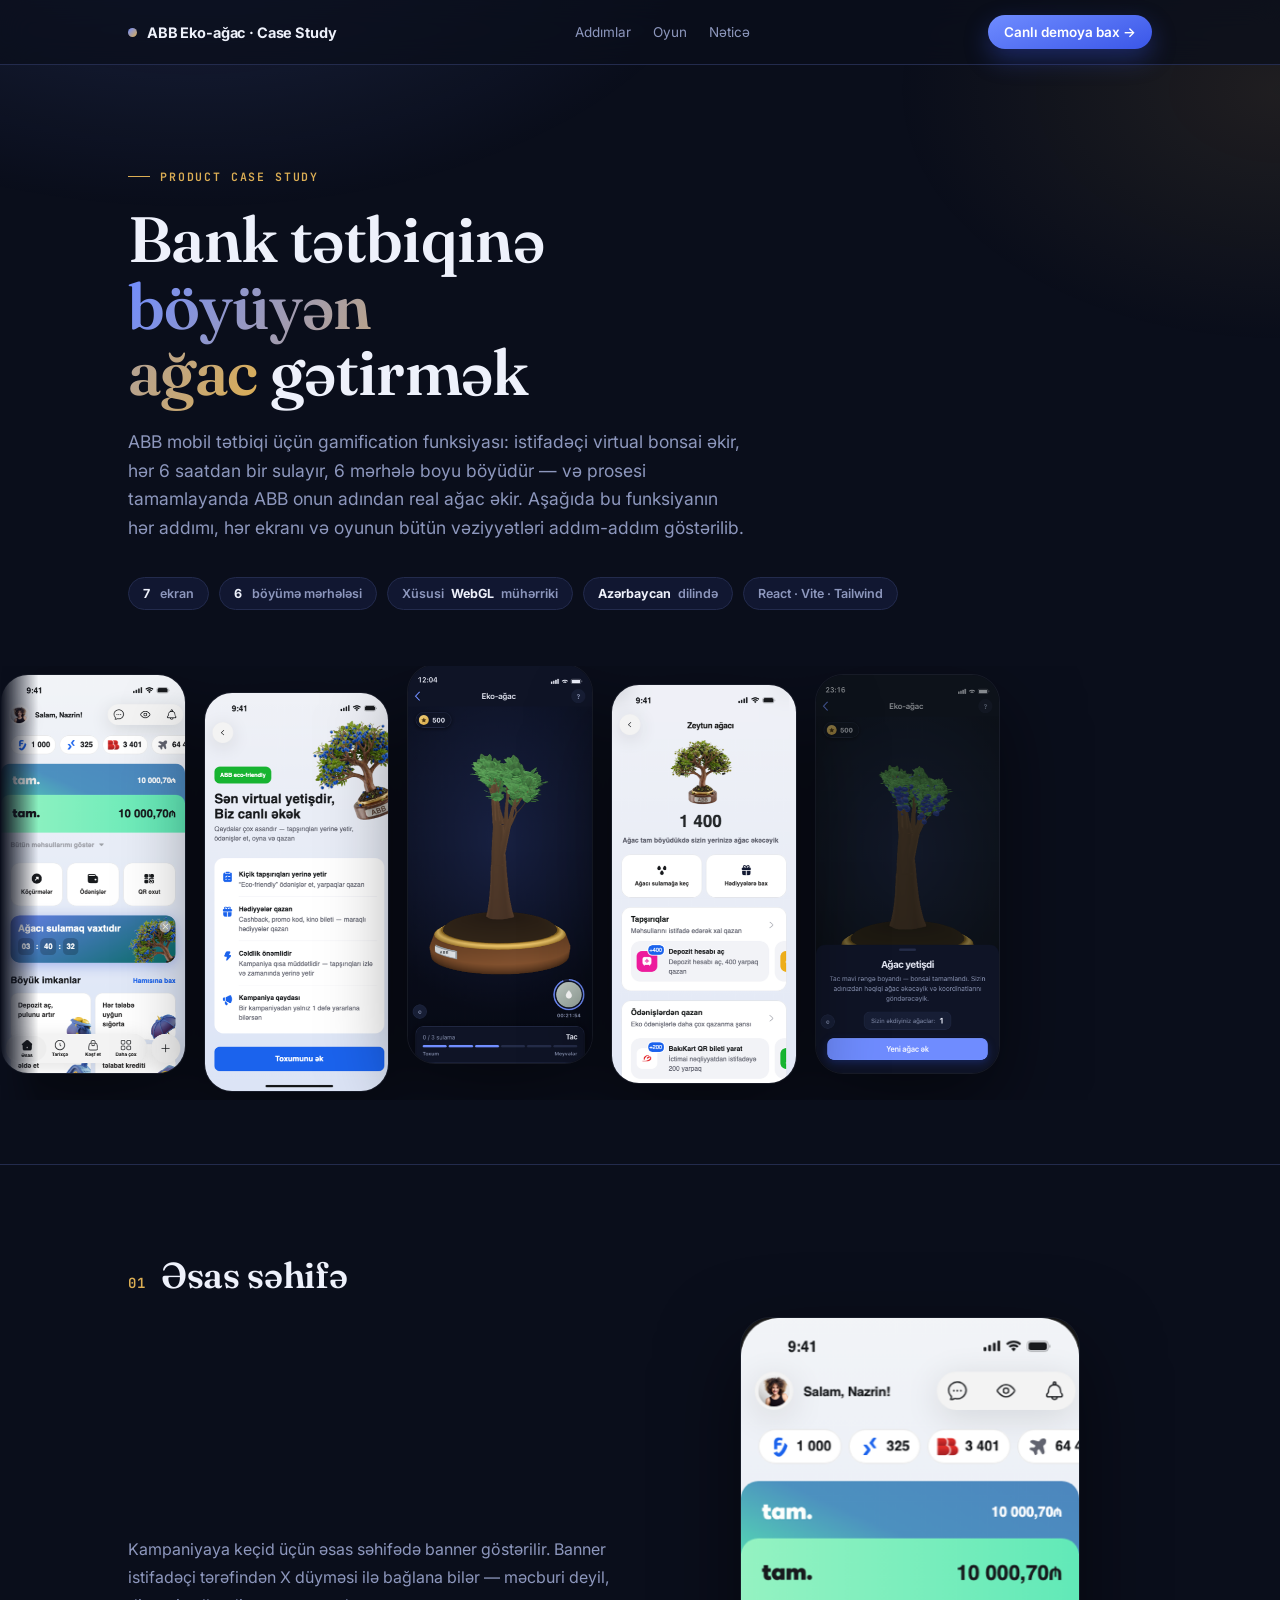
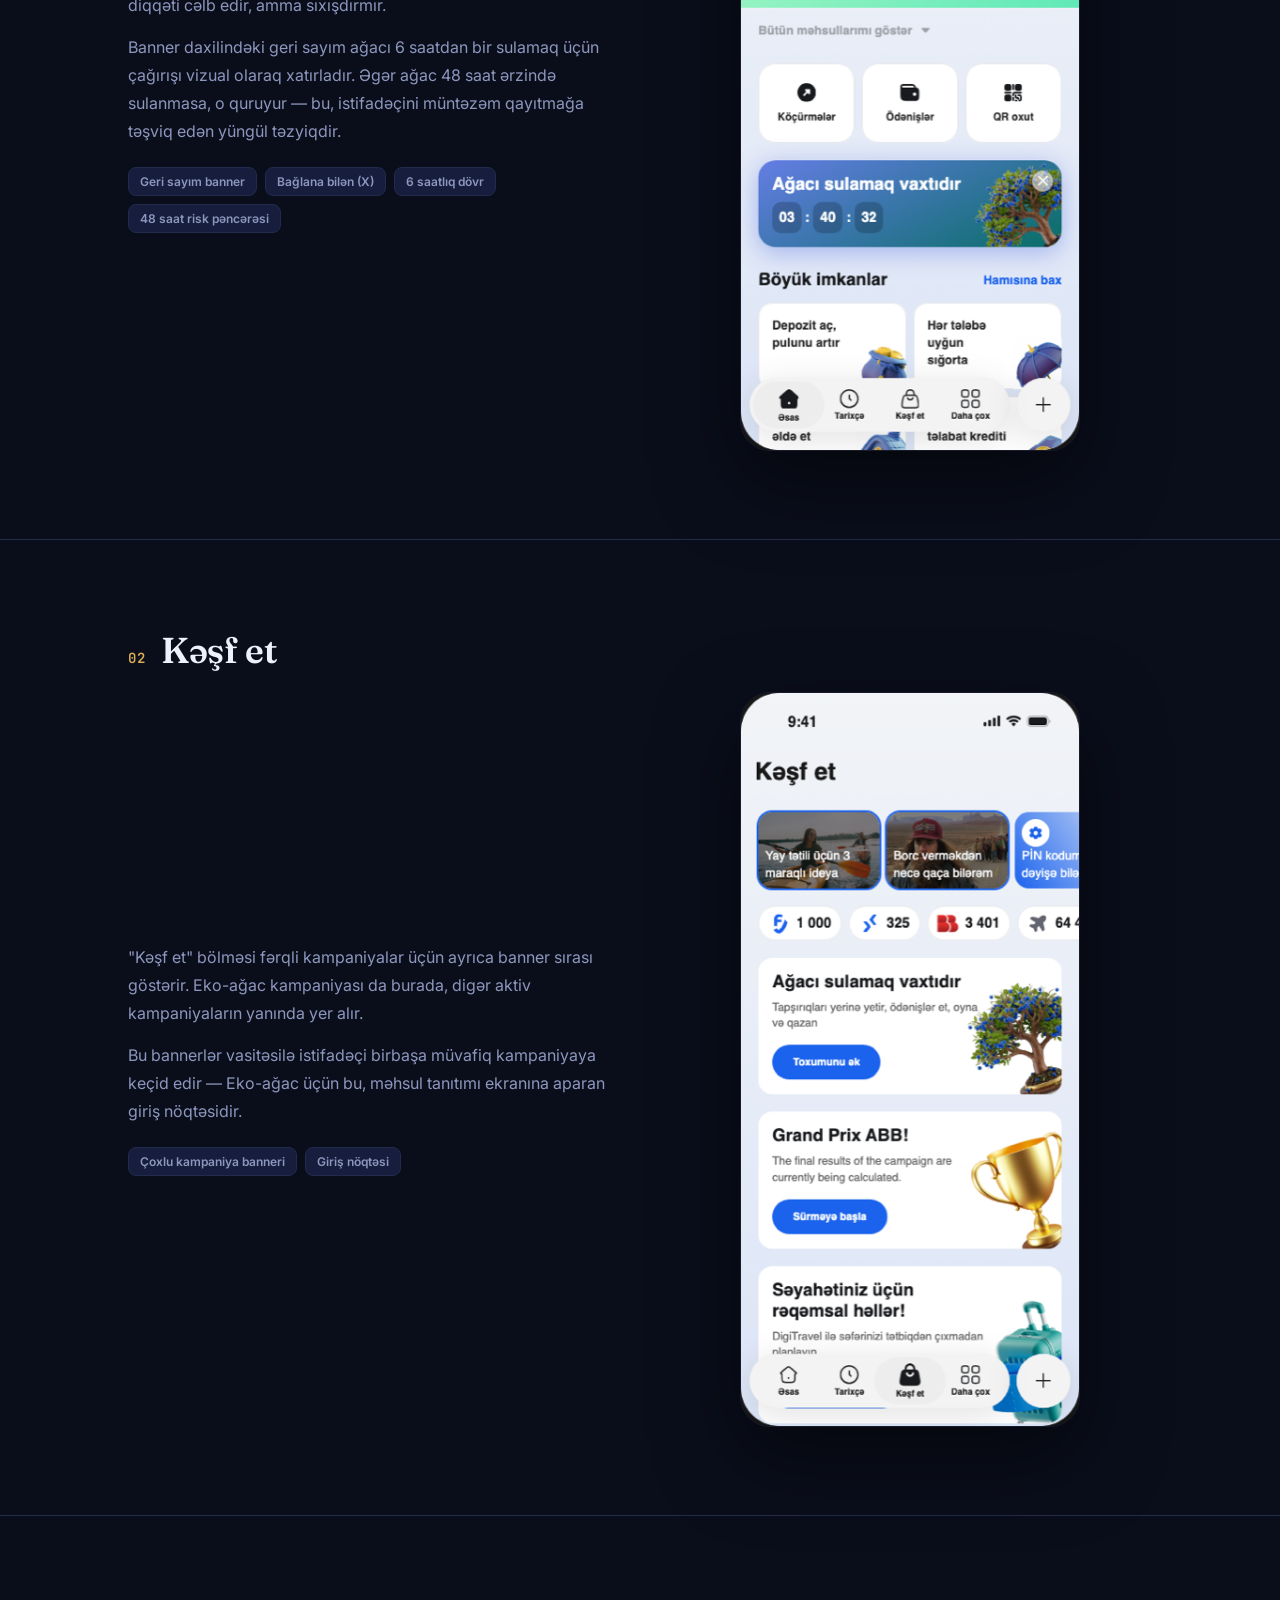
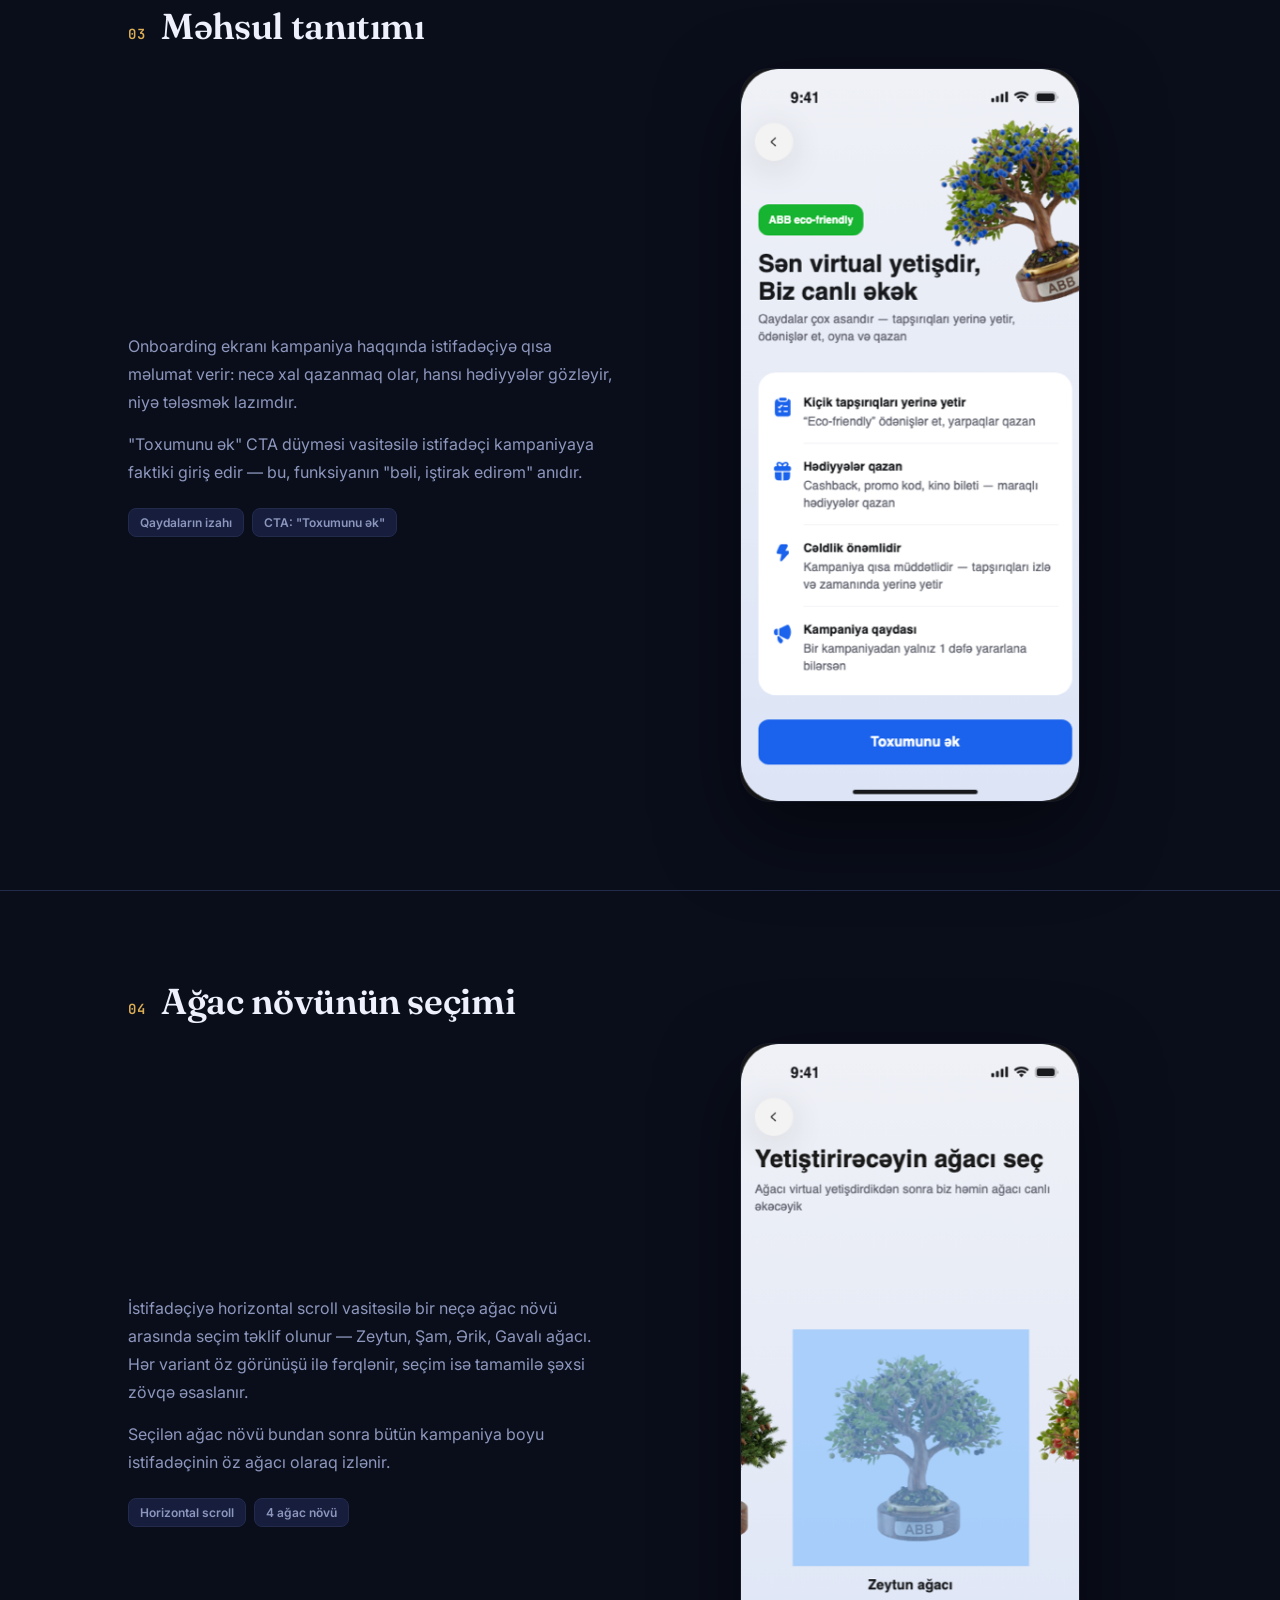
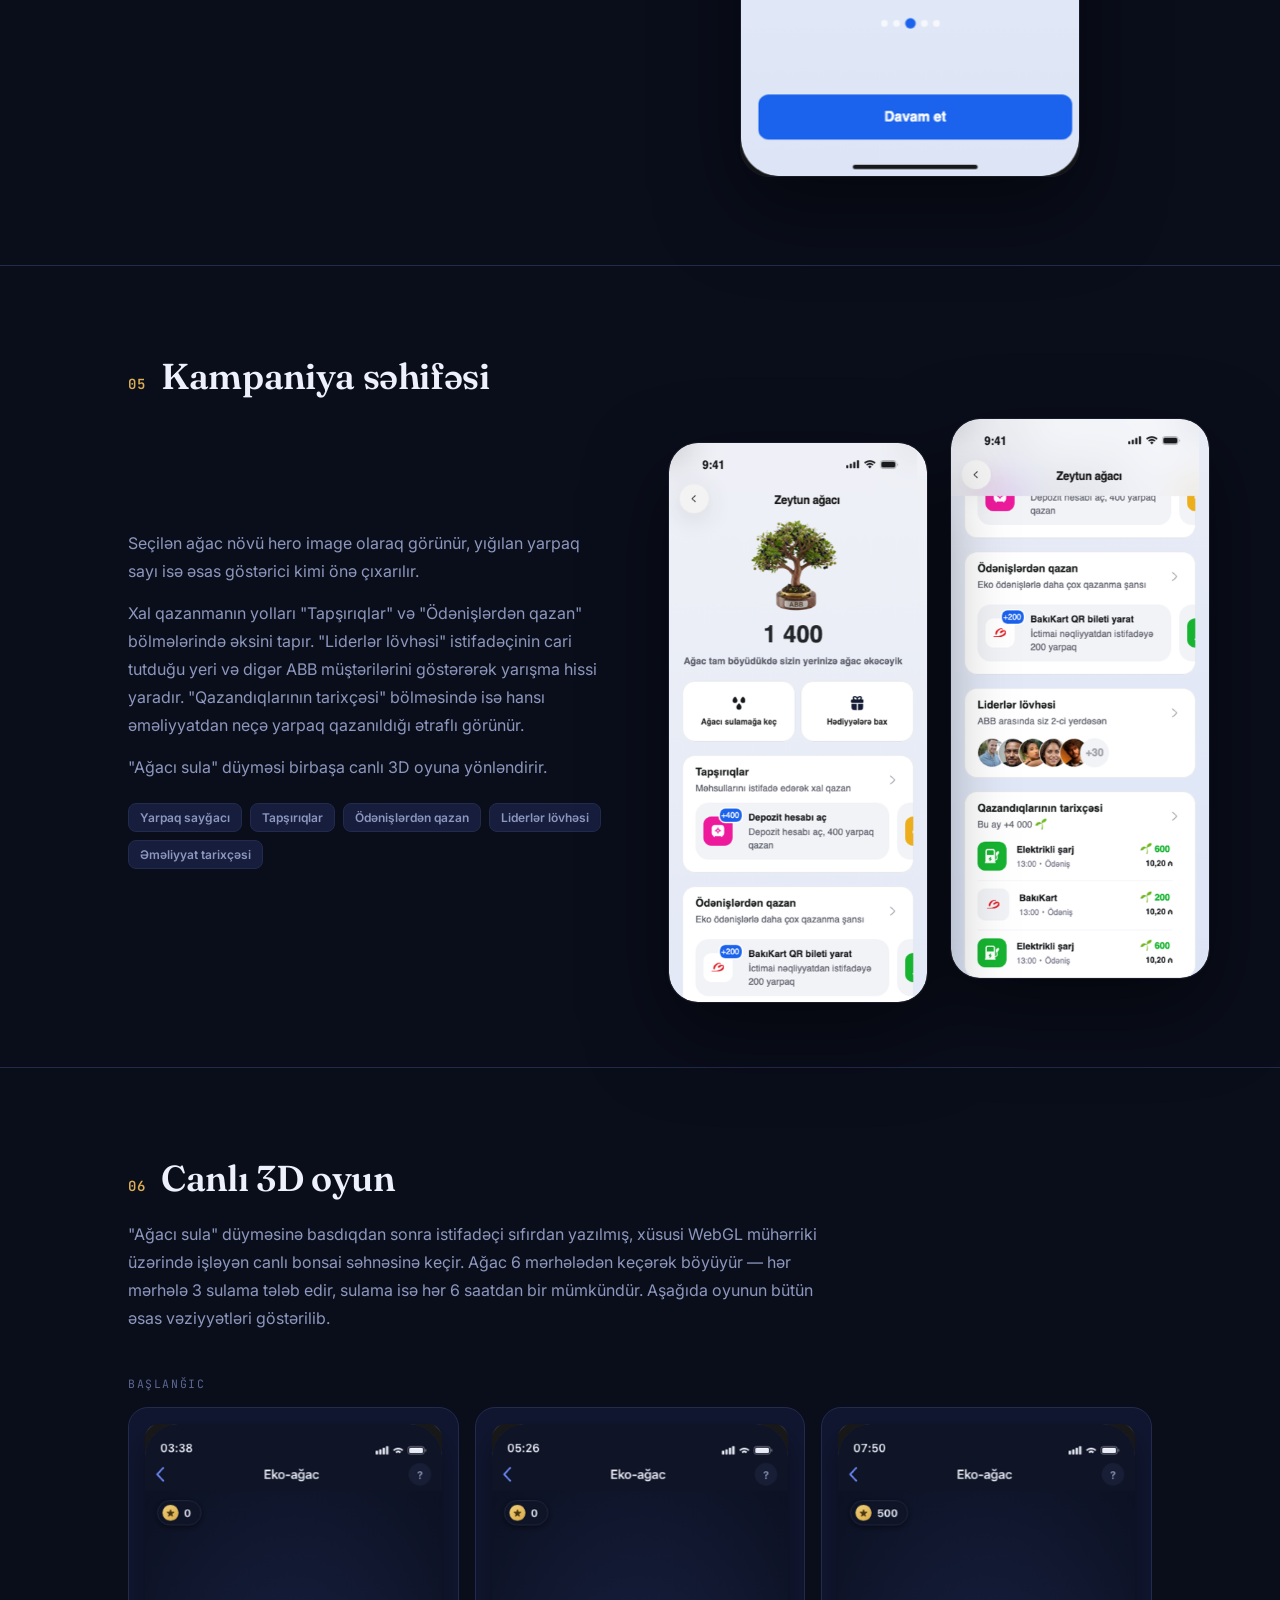
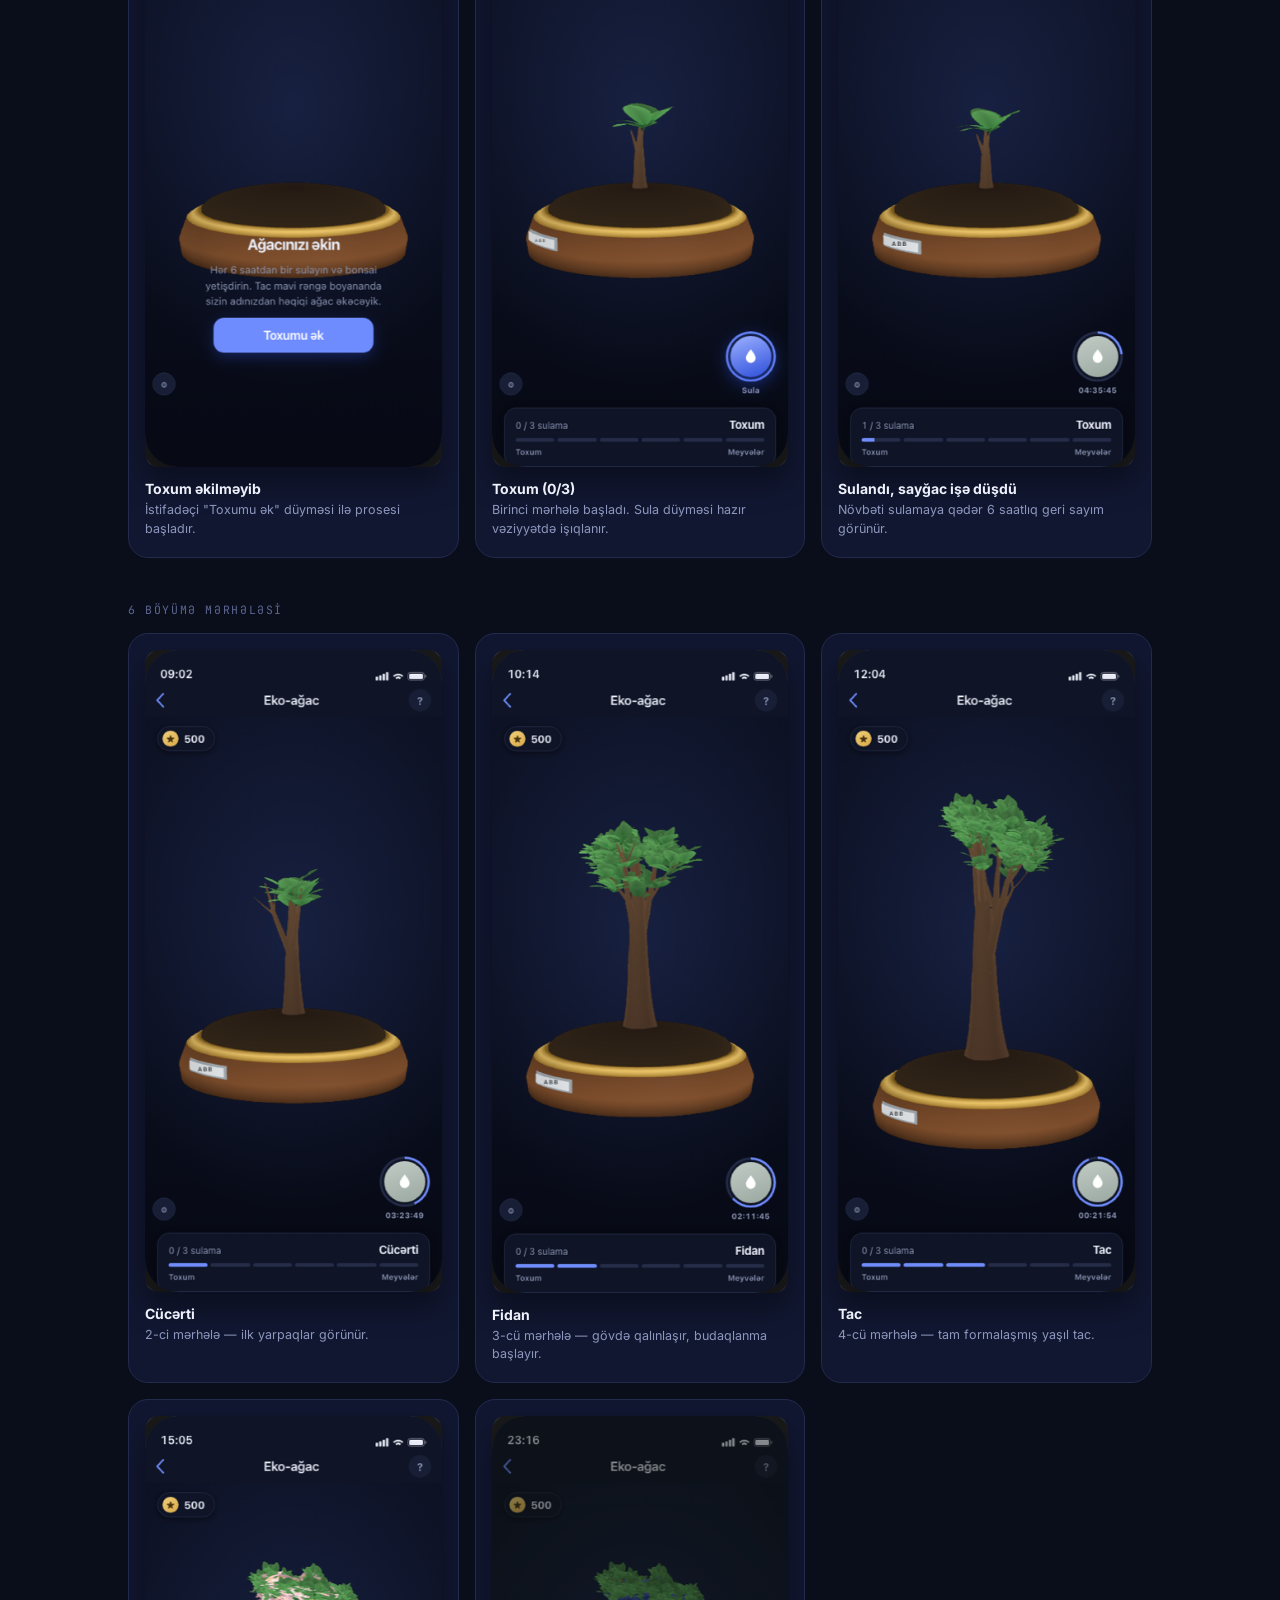
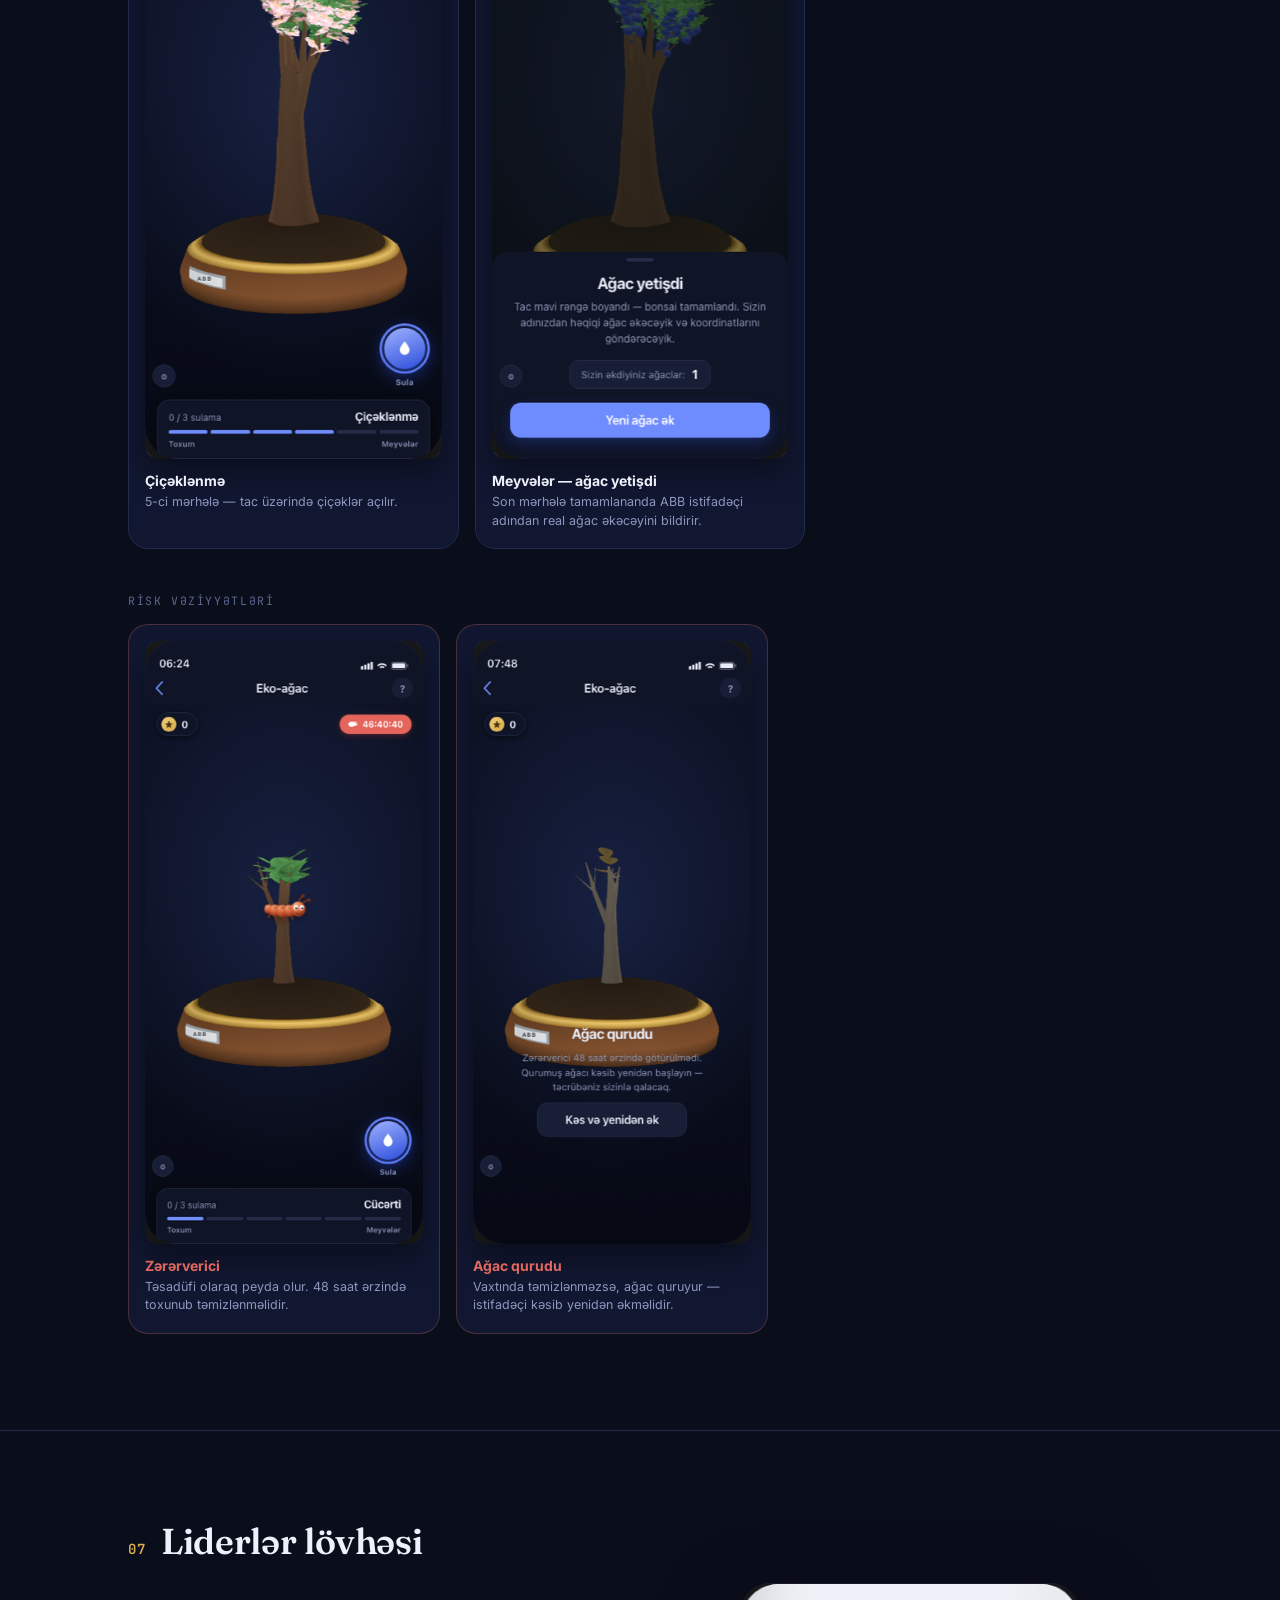
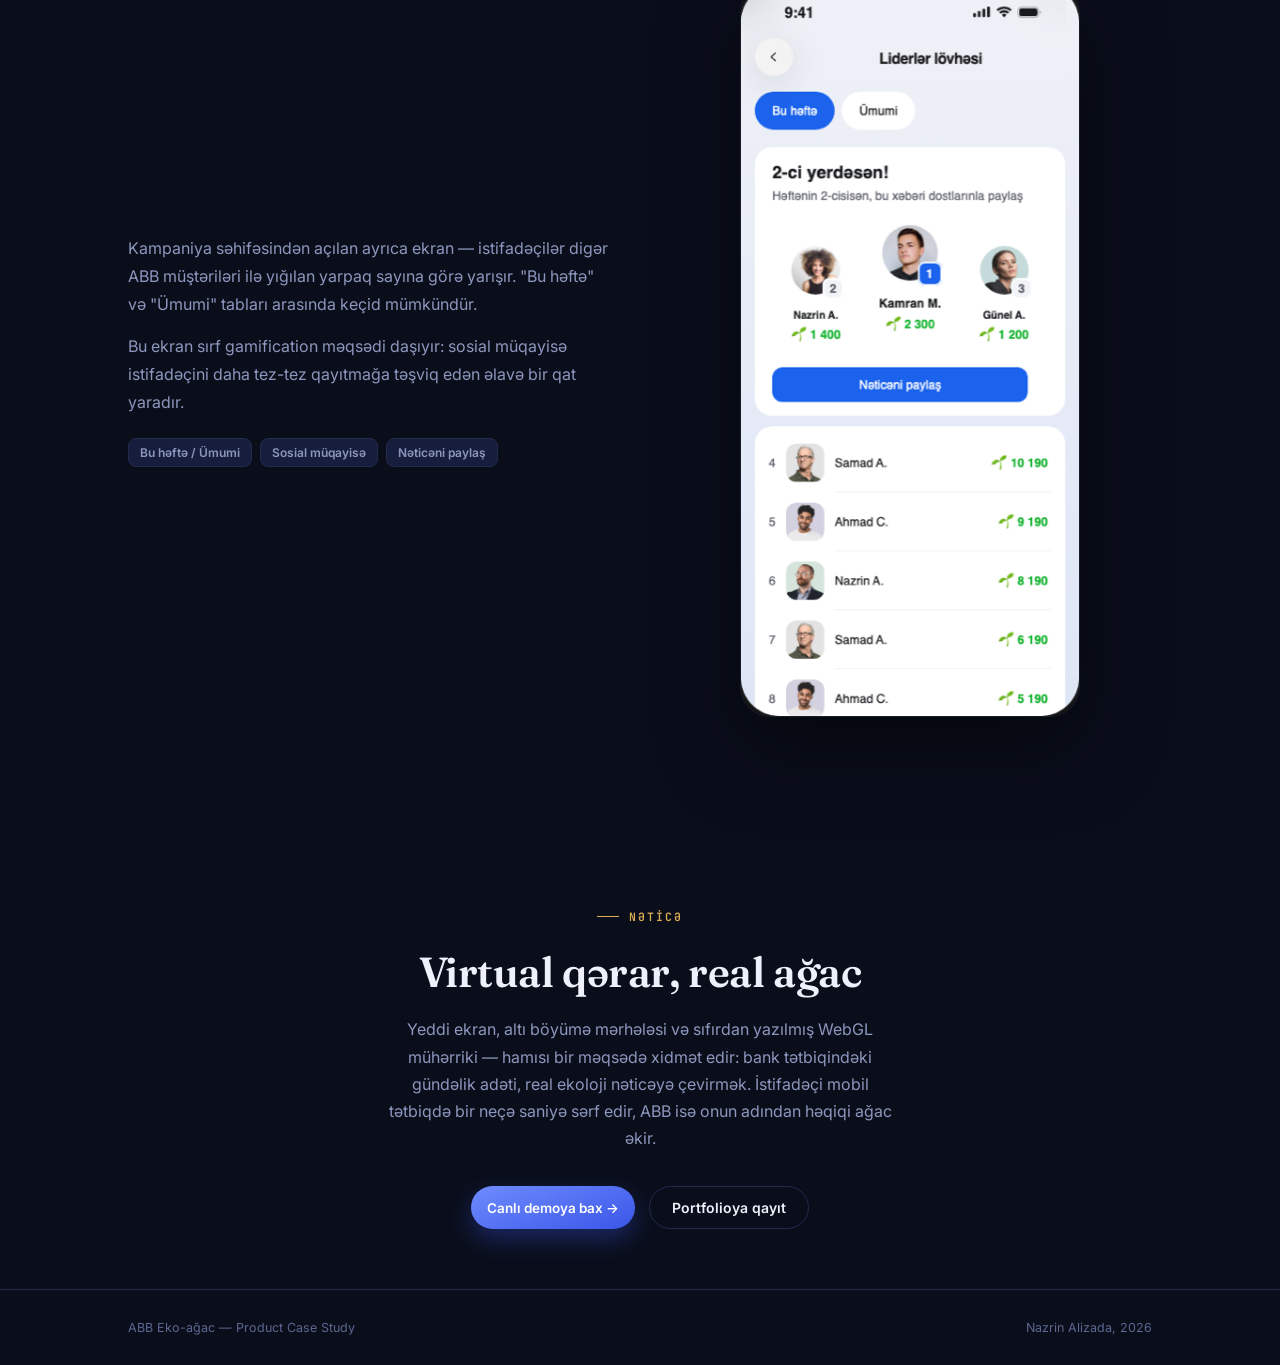
==== abb-test/index.html @ e278d599 "Add /abb-test: Eko-ağac product case study presentation Step-by-step walkthrough of the ABB eco-tree" ====
<!doctype html>
<html lang="az">
<head>
<meta charset="utf-8" />
<meta name="viewport" content="width=device-width, initial-scale=1" />
<title>ABB Eko-ağac — Case Study</title>
<meta name="robots" content="noindex" />
<link rel="preconnect" href="https://fonts.googleapis.com">
<link rel="preconnect" href="https://fonts.gstatic.com" crossorigin>
<link href="https://fonts.googleapis.com/css2?family=Fraunces:opsz,wght@9..144,400;9..144,500;9..144,600;9..144,700&family=Inter:wght@400;500;600;700;800;900&family=JetBrains+Mono:wght@500;600&display=swap" rel="stylesheet">
<style>
  :root{
    --bg:#0a0e1b;
    --bg-2:#111731;
    --bg-3:#161d3d;
    --ink:#eef1fb;
    --ink-dim:#8d97bd;
    --ink-faint:#5c6690;
    --hair:#232b4d;
    --accent:#6f8cff;
    --accent-2:#3a56e8;
    --gold:#dcae54;
    --green:#7cbf68;
    --danger:#e2685f;
    --shadow: 0 30px 80px rgba(0,0,0,.5);
    --maxw: 1080px;
  }
  *{ box-sizing:border-box; }
  html{ scroll-behavior:smooth; }
  body{
    margin:0; background:var(--bg); color:var(--ink);
    font-family:'Inter', system-ui, sans-serif;
    -webkit-font-smoothing:antialiased;
    overflow-x:hidden;
  }
  body::before{
    content:""; position:fixed; inset:0; z-index:0; pointer-events:none;
    background:
      radial-gradient(900px 500px at 15% -10%, rgba(111,140,255,.16), transparent 60%),
      radial-gradient(700px 460px at 100% 10%, rgba(220,174,84,.10), transparent 55%);
  }
  .wrap{ position:relative; z-index:1; max-width:var(--maxw); margin:0 auto; padding:0 28px; }
  h1,h2,h3{ font-family:'Fraunces', Georgia, serif; font-weight:600; letter-spacing:-.01em; margin:0; }
  p{ margin:0; }
  a{ color:inherit; }

  /* ---- top bar ---- */
  .topbar{
    position:sticky; top:0; z-index:40;
    backdrop-filter:blur(14px); -webkit-backdrop-filter:blur(14px);
    background:rgba(10,14,27,.72); border-bottom:1px solid var(--hair);
  }
  .topbar .wrap{ display:flex; align-items:center; justify-content:space-between; height:64px; }
  .brand{ display:flex; align-items:center; gap:10px; font-weight:700; font-size:14.5px; letter-spacing:-.01em; text-decoration:none; }
  .brand .dot{ width:9px; height:9px; border-radius:50%; background:linear-gradient(135deg,var(--accent),var(--gold)); flex:none; }
  .topnav{ display:flex; align-items:center; gap:22px; font-size:13.5px; color:var(--ink-dim); }
  .topnav a{ text-decoration:none; }
  .cta-pill{
    display:inline-flex; align-items:center; gap:8px; padding:9px 16px; border-radius:999px;
    background:linear-gradient(160deg,var(--accent),var(--accent-2)); color:#fff; font-weight:600; font-size:13.5px;
    text-decoration:none; box-shadow:0 10px 24px rgba(58,86,232,.35);
  }

  /* ---- hero ---- */
  .hero{ padding:96px 0 64px; }
  .eyebrow{
    font-family:'JetBrains Mono', monospace; font-size:11.5px; letter-spacing:.16em; text-transform:uppercase;
    color:var(--gold); font-weight:600; display:inline-flex; align-items:center; gap:10px; margin-bottom:22px;
  }
  .eyebrow::before{ content:""; width:22px; height:1px; background:var(--gold); }
  .hero h1{ font-size:clamp(38px,6vw,64px); line-height:1.04; text-wrap:balance; max-width:14ch; }
  .hero h1 em{ font-style:normal; background:linear-gradient(120deg,var(--accent),var(--gold)); -webkit-background-clip:text; background-clip:text; color:transparent; }
  .hero .lede{ margin-top:22px; max-width:56ch; font-size:17.5px; line-height:1.65; color:var(--ink-dim); }
  .hero-meta{ display:flex; flex-wrap:wrap; gap:10px; margin-top:34px; }
  .pill{
    font-size:12.5px; font-weight:600; color:var(--ink-dim); border:1px solid var(--hair); background:var(--bg-2);
    padding:8px 14px; border-radius:999px; display:inline-flex; align-items:center; gap:7px;
  }
  .pill b{ color:var(--ink); font-weight:700; }

  .hero-strip{
    margin-top:56px; display:flex; gap:18px; overflow-x:auto; padding:8px 0 26px;
    -webkit-mask-image:linear-gradient(90deg,transparent,#000 3%,#000 92%,transparent);
    mask-image:linear-gradient(90deg,transparent,#000 3%,#000 92%,transparent);
  }
  .hero-strip img{
    height:400px; flex:none; border-radius:28px; box-shadow:var(--shadow);
    border:1px solid rgba(255,255,255,.06);
  }
  .hero-strip img:nth-child(2){ transform:translateY(18px); }
  .hero-strip img:nth-child(3){ transform:translateY(-10px); }
  .hero-strip img:nth-child(4){ transform:translateY(10px); }

  /* ---- section shell ---- */
  section.step{ padding:88px 0; border-top:1px solid var(--hair); }
  .step-head{ display:flex; align-items:baseline; gap:16px; margin-bottom:20px; }
  .step-num{ font-family:'JetBrains Mono', monospace; font-size:14px; color:var(--gold); font-weight:600; letter-spacing:.04em; }
  .step h2{ font-size:clamp(26px,3.4vw,36px); }
  .step-grid{ display:grid; grid-template-columns:1fr 1fr; gap:56px; align-items:center; }
  .step-grid.reverse .step-media{ order:2; }
  .step-grid.reverse .step-text{ order:1; }
  .step-text p{ color:var(--ink-dim); font-size:16px; line-height:1.75; }
  .step-text p + p{ margin-top:14px; }
  .step-text .quote{
    margin-top:20px; padding-left:16px; border-left:2px solid var(--accent);
    font-size:14.5px; color:var(--ink-faint); font-style:normal;
  }
  .step-media{ position:relative; display:flex; justify-content:center; }
  .step-media img{ width:100%; max-width:340px; border-radius:30px; box-shadow:var(--shadow); border:1px solid rgba(255,255,255,.06); }
  .step-media.duo{ gap:22px; }
  .step-media.duo img{ max-width:260px; }
  .media-cluster{ display:flex; gap:22px; align-items:flex-end; }
  .media-cluster img:first-child{ transform:translateY(24px); }

  .tag-row{ display:flex; flex-wrap:wrap; gap:8px; margin-top:22px; }
  .tag{ font-size:12px; font-weight:600; padding:6px 11px; border-radius:8px; background:var(--bg-3); color:var(--ink-dim); border:1px solid var(--hair); }

  /* ---- game gallery ---- */
  .game-intro{ max-width:70ch; color:var(--ink-dim); font-size:16px; line-height:1.75; margin-bottom:12px; }
  .game-intro + .game-intro{ margin-top:14px; }
  .stage-strip{ margin:44px 0 8px; }
  .stage-strip-label{ font-family:'JetBrains Mono', monospace; font-size:11.5px; letter-spacing:.14em; text-transform:uppercase; color:var(--ink-faint); margin-bottom:16px; }
  .gallery{
    display:grid; grid-template-columns:repeat(3,1fr); gap:16px;
  }
  .gallery.risk{ grid-template-columns:repeat(2,1fr); max-width:640px; }
  .card{
    background:var(--bg-2); border:1px solid var(--hair); border-radius:20px; padding:16px 16px 18px; overflow:hidden;
    transition:transform .25s ease, border-color .25s ease;
  }
  .card:hover{ transform:translateY(-3px); border-color:rgba(111,140,255,.35); }
  .card img{ width:100%; border-radius:14px; display:block; box-shadow:0 14px 30px rgba(0,0,0,.4); }
  .card .cap{ margin-top:13px; }
  .card .cap b{ font-size:14px; font-weight:700; display:block; }
  .card .cap span{ font-size:12.5px; color:var(--ink-dim); line-height:1.5; display:block; margin-top:4px; }
  .card.warn{ border-color:rgba(226,104,95,.28); }
  .card.warn .cap b{ color:var(--danger); }

  /* ---- closing ---- */
  .closing{ padding:96px 0 60px; text-align:center; }
  .closing h2{ font-size:clamp(28px,4vw,42px); max-width:20ch; margin:0 auto; text-wrap:balance; }
  .closing p{ max-width:52ch; margin:18px auto 0; color:var(--ink-dim); font-size:16px; line-height:1.7; }
  .closing .cta-row{ display:flex; justify-content:center; gap:14px; margin-top:34px; flex-wrap:wrap; }
  .btn-ghost{
    padding:12px 22px; border-radius:999px; border:1px solid var(--hair); color:var(--ink); text-decoration:none;
    font-weight:600; font-size:14px;
  }

  footer{ border-top:1px solid var(--hair); padding:30px 0; }
  footer .wrap{ display:flex; justify-content:space-between; align-items:center; font-size:12.5px; color:var(--ink-faint); flex-wrap:wrap; gap:10px; }
  footer a{ color:var(--ink-dim); text-decoration:none; }

  @media (max-width: 860px){
    .step-grid{ grid-template-columns:1fr; gap:34px; }
    .step-grid.reverse .step-media{ order:1; }
    .step-grid.reverse .step-text{ order:2; }
    .gallery{ grid-template-columns:repeat(2,1fr); }
    .gallery.risk{ grid-template-columns:repeat(2,1fr); max-width:none; }
    .topnav{ display:none; }
    .hero{ padding:72px 0 44px; }
    section.step{ padding:64px 0; }
  }
  @media (max-width: 520px){
    .gallery{ grid-template-columns:repeat(2,1fr); gap:10px; }
    .wrap{ padding:0 18px; }
  }
</style>
</head>
<body>

<div class="topbar">
  <div class="wrap">
    <a class="brand" href="#top"><span class="dot"></span>ABB Eko-ağac · Case Study</a>
    <nav class="topnav">
      <a href="#addimlar">Addımlar</a>
      <a href="#oyun">Oyun</a>
      <a href="#nəticə">Nəticə</a>
    </nav>
    <a class="cta-pill" href="https://nazrinalizada.com/abb/" target="_blank" rel="noopener">Canlı demoya bax →</a>
  </div>
</div>

<div id="top" class="hero">
  <div class="wrap">
    <div class="eyebrow">Product case study</div>
    <h1>Bank tətbiqinə <em>böyüyən ağac</em> gətirmək</h1>
    <p class="lede">
      ABB mobil tətbiqi üçün gamification funksiyası: istifadəçi virtual bonsai əkir, hər 6 saatdan bir sulayır,
      6 mərhələ boyu böyüdür — və prosesi tamamlayanda ABB onun adından real ağac əkir. Aşağıda bu funksiyanın
      hər addımı, hər ekranı və oyunun bütün vəziyyətləri addım-addım göstərilib.
    </p>
    <div class="hero-meta">
      <span class="pill"><b>7</b>&nbsp;ekran</span>
      <span class="pill"><b>6</b>&nbsp;böyümə mərhələsi</span>
      <span class="pill">Xüsusi <b>WebGL</b> mühərriki</span>
      <span class="pill"><b>Azərbaycan</b> dilində</span>
      <span class="pill">React · Vite · Tailwind</span>
    </div>
  </div>
  <div class="hero-strip">
    <img src="images/home.png" alt="Əsas səhifə">
    <img src="images/onboarding.png" alt="Məhsul tanıtımı">
    <img src="images/game-tac.png" alt="Oyun — Tac mərhələsi">
    <img src="images/overview.png" alt="Kampaniya səhifəsi">
    <img src="images/game-grown.png" alt="Ağac yetişdi">
  </div>
</div>

<div id="addimlar">

<section class="step">
  <div class="wrap">
    <div class="step-head"><span class="step-num">01</span><h2>Əsas səhifə</h2></div>
    <div class="step-grid">
      <div class="step-text">
        <p>Kampaniyaya keçid üçün əsas səhifədə banner göstərilir. Banner istifadəçi tərəfindən X düyməsi ilə
        bağlana bilər — məcburi deyil, diqqəti cəlb edir, amma sıxışdırmır.</p>
        <p>Banner daxilindəki geri sayım ağacı 6 saatdan bir sulamaq üçün çağırışı vizual olaraq xatırladır.
        Əgər ağac 48 saat ərzində sulanmasa, o quruyur — bu, istifadəçini müntəzəm qayıtmağa təşviq edən yüngül təzyiqdir.</p>
        <div class="tag-row">
          <span class="tag">Geri sayım banner</span>
          <span class="tag">Bağlana bilən (X)</span>
          <span class="tag">6 saatlıq dövr</span>
          <span class="tag">48 saat risk pəncərəsi</span>
        </div>
      </div>
      <div class="step-media"><img src="images/home.png" alt="Əsas səhifə — sulama banneri"></div>
    </div>
  </div>
</section>

<section class="step">
  <div class="wrap">
    <div class="step-head"><span class="step-num">02</span><h2>Kəşf et</h2></div>
    <div class="step-grid reverse">
      <div class="step-text">
        <p>"Kəşf et" bölməsi fərqli kampaniyalar üçün ayrıca banner sırası göstərir. Eko-ağac kampaniyası da
        burada, digər aktiv kampaniyaların yanında yer alır.</p>
        <p>Bu bannerlər vasitəsilə istifadəçi birbaşa müvafiq kampaniyaya keçid edir — Eko-ağac üçün bu, məhsul
        tanıtımı ekranına aparan giriş nöqtəsidir.</p>
        <div class="tag-row">
          <span class="tag">Çoxlu kampaniya banneri</span>
          <span class="tag">Giriş nöqtəsi</span>
        </div>
      </div>
      <div class="step-media"><img src="images/explore.png" alt="Kəşf et ekranı"></div>
    </div>
  </div>
</section>

<section class="step">
  <div class="wrap">
    <div class="step-head"><span class="step-num">03</span><h2>Məhsul tanıtımı</h2></div>
    <div class="step-grid">
      <div class="step-text">
        <p>Onboarding ekranı kampaniya haqqında istifadəçiyə qısa məlumat verir: necə xal qazanmaq olar, hansı
        hədiyyələr gözləyir, niyə tələsmək lazımdır.</p>
        <p>"Toxumunu ək" CTA düyməsi vasitəsilə istifadəçi kampaniyaya faktiki giriş edir — bu, funksiyanın
        "bəli, iştirak edirəm" anıdır.</p>
        <div class="tag-row">
          <span class="tag">Qaydaların izahı</span>
          <span class="tag">CTA: "Toxumunu ək"</span>
        </div>
      </div>
      <div class="step-media"><img src="images/onboarding.png" alt="Məhsul tanıtımı ekranı"></div>
    </div>
  </div>
</section>

<section class="step">
  <div class="wrap">
    <div class="step-head"><span class="step-num">04</span><h2>Ağac növünün seçimi</h2></div>
    <div class="step-grid reverse">
      <div class="step-text">
        <p>İstifadəçiyə horizontal scroll vasitəsilə bir neçə ağac növü arasında seçim təklif olunur — Zeytun,
        Şam, Ərik, Gavalı ağacı. Hər variant öz görünüşü ilə fərqlənir, seçim isə tamamilə şəxsi zövqə əsaslanır.</p>
        <p>Seçilən ağac növü bundan sonra bütün kampaniya boyu istifadəçinin öz ağacı olaraq izlənir.</p>
        <div class="tag-row">
          <span class="tag">Horizontal scroll</span>
          <span class="tag">4 ağac növü</span>
        </div>
      </div>
      <div class="step-media"><img src="images/tree-choice.png" alt="Ağac növünün seçimi — carousel"></div>
    </div>
  </div>
</section>

<section class="step">
  <div class="wrap">
    <div class="step-head"><span class="step-num">05</span><h2>Kampaniya səhifəsi</h2></div>
    <div class="step-grid">
      <div class="step-text">
        <p>Seçilən ağac növü hero image olaraq görünür, yığılan yarpaq sayı isə əsas göstərici kimi önə çıxarılır.</p>
        <p>Xal qazanmanın yolları "Tapşırıqlar" və "Ödənişlərdən qazan" bölmələrində əksini tapır. "Liderlər lövhəsi"
        istifadəçinin cari tutduğu yeri və digər ABB müştərilərini göstərərək yarışma hissi yaradır. "Qazandıqlarının
        tarixçəsi" bölməsində isə hansı əməliyyatdan neçə yarpaq qazanıldığı ətraflı görünür.</p>
        <p>"Ağacı sula" düyməsi birbaşa canlı 3D oyuna yönləndirir.</p>
        <div class="tag-row">
          <span class="tag">Yarpaq sayğacı</span>
          <span class="tag">Tapşırıqlar</span>
          <span class="tag">Ödənişlərdən qazan</span>
          <span class="tag">Liderlər lövhəsi</span>
          <span class="tag">Əməliyyat tarixçəsi</span>
        </div>
      </div>
      <div class="step-media duo">
        <div class="media-cluster">
          <img src="images/overview.png" alt="Kampaniya səhifəsi — yuxarı hissə">
          <img src="images/overview-tasks.png" alt="Kampaniya səhifəsi — tapşırıqlar və liderlər">
        </div>
      </div>
    </div>
  </div>
</section>

</div>

<section class="step" id="oyun">
  <div class="wrap">
    <div class="step-head"><span class="step-num">06</span><h2>Canlı 3D oyun</h2></div>
    <p class="game-intro">
      "Ağacı sula" düyməsinə basdıqdan sonra istifadəçi sıfırdan yazılmış, xüsusi WebGL mühərriki üzərində işləyən
      canlı bonsai səhnəsinə keçir. Ağac 6 mərhələdən keçərək böyüyür — hər mərhələ 3 sulama tələb edir, sulama isə
      hər 6 saatdan bir mümkündür. Aşağıda oyunun bütün əsas vəziyyətləri göstərilib.
    </p>

    <div class="stage-strip">
      <div class="stage-strip-label">Başlanğıc</div>
      <div class="gallery">
        <div class="card">
          <img src="images/game-empty.png" alt="Boş vəziyyət">
          <div class="cap"><b>Toxum əkilməyib</b><span>İstifadəçi "Toxumu ək" düyməsi ilə prosesi başladır.</span></div>
        </div>
        <div class="card">
          <img src="images/game-toxum.png" alt="Toxum mərhələsi">
          <div class="cap"><b>Toxum (0/3)</b><span>Birinci mərhələ başladı. Sula düyməsi hazır vəziyyətdə işıqlanır.</span></div>
        </div>
        <div class="card">
          <img src="images/game-watered.png" alt="Sulandıqdan sonra">
          <div class="cap"><b>Sulandı, sayğac işə düşdü</b><span>Növbəti sulamaya qədər 6 saatlıq geri sayım görünür.</span></div>
        </div>
      </div>
    </div>

    <div class="stage-strip">
      <div class="stage-strip-label">6 böyümə mərhələsi</div>
      <div class="gallery">
        <div class="card">
          <img src="images/game-cucerti.png" alt="Cücərti mərhələsi">
          <div class="cap"><b>Cücərti</b><span>2-ci mərhələ — ilk yarpaqlar görünür.</span></div>
        </div>
        <div class="card">
          <img src="images/game-fidan.png" alt="Fidan mərhələsi">
          <div class="cap"><b>Fidan</b><span>3-cü mərhələ — gövdə qalınlaşır, budaqlanma başlayır.</span></div>
        </div>
        <div class="card">
          <img src="images/game-tac.png" alt="Tac mərhələsi">
          <div class="cap"><b>Tac</b><span>4-cü mərhələ — tam formalaşmış yaşıl tac.</span></div>
        </div>
        <div class="card">
          <img src="images/game-ciceklenme.png" alt="Çiçəklənmə mərhələsi">
          <div class="cap"><b>Çiçəklənmə</b><span>5-ci mərhələ — tac üzərində çiçəklər açılır.</span></div>
        </div>
        <div class="card">
          <img src="images/game-grown.png" alt="Meyvələr mərhələsi — ağac yetişdi">
          <div class="cap"><b>Meyvələr — ağac yetişdi</b><span>Son mərhələ tamamlananda ABB istifadəçi adından real ağac əkəcəyini bildirir.</span></div>
        </div>
      </div>
    </div>

    <div class="stage-strip">
      <div class="stage-strip-label">Risk vəziyyətləri</div>
      <div class="gallery risk">
        <div class="card warn">
          <img src="images/game-pest.png" alt="Zərərverici peyda olub">
          <div class="cap"><b>Zərərverici</b><span>Təsadüfi olaraq peyda olur. 48 saat ərzində toxunub təmizlənməlidir.</span></div>
        </div>
        <div class="card warn">
          <img src="images/game-dead.png" alt="Ağac qurudu">
          <div class="cap"><b>Ağac qurudu</b><span>Vaxtında təmizlənməzsə, ağac quruyur — istifadəçi kəsib yenidən əkməlidir.</span></div>
        </div>
      </div>
    </div>
  </div>
</section>

<section class="step">
  <div class="wrap">
    <div class="step-head"><span class="step-num">07</span><h2>Liderlər lövhəsi</h2></div>
    <div class="step-grid reverse">
      <div class="step-text">
        <p>Kampaniya səhifəsindən açılan ayrıca ekran — istifadəçilər digər ABB müştəriləri ilə yığılan yarpaq
        sayına görə yarışır. "Bu həftə" və "Ümumi" tabları arasında keçid mümkündür.</p>
        <p>Bu ekran sırf gamification məqsədi daşıyır: sosial müqayisə istifadəçini daha tez-tez qayıtmağa
        təşviq edən əlavə bir qat yaradır.</p>
        <div class="tag-row">
          <span class="tag">Bu həftə / Ümumi</span>
          <span class="tag">Sosial müqayisə</span>
          <span class="tag">Nəticəni paylaş</span>
        </div>
      </div>
      <div class="step-media"><img src="images/leaderboard.png" alt="Liderlər lövhəsi ekranı"></div>
    </div>
  </div>
</section>

<section class="closing" id="nəticə">
  <div class="wrap">
    <div class="eyebrow" style="justify-content:center;">Nəticə</div>
    <h2>Virtual qərar, real ağac</h2>
    <p>
      Yeddi ekran, altı böyümə mərhələsi və sıfırdan yazılmış WebGL mühərriki — hamısı bir məqsədə xidmət edir:
      bank tətbiqindəki gündəlik adəti, real ekoloji nəticəyə çevirmək. İstifadəçi mobil tətbiqdə bir neçə saniyə
      sərf edir, ABB isə onun adından həqiqi ağac əkir.
    </p>
    <div class="cta-row">
      <a class="cta-pill" href="https://nazrinalizada.com/abb/" target="_blank" rel="noopener">Canlı demoya bax →</a>
      <a class="btn-ghost" href="https://nazrinalizada.com/" target="_blank" rel="noopener">Portfolioya qayıt</a>
    </div>
  </div>
</section>

<footer>
  <div class="wrap">
    <span>ABB Eko-ağac — Product Case Study</span>
    <span>Nazrin Alizada, 2026</span>
  </div>
</footer>

</body>
</html>
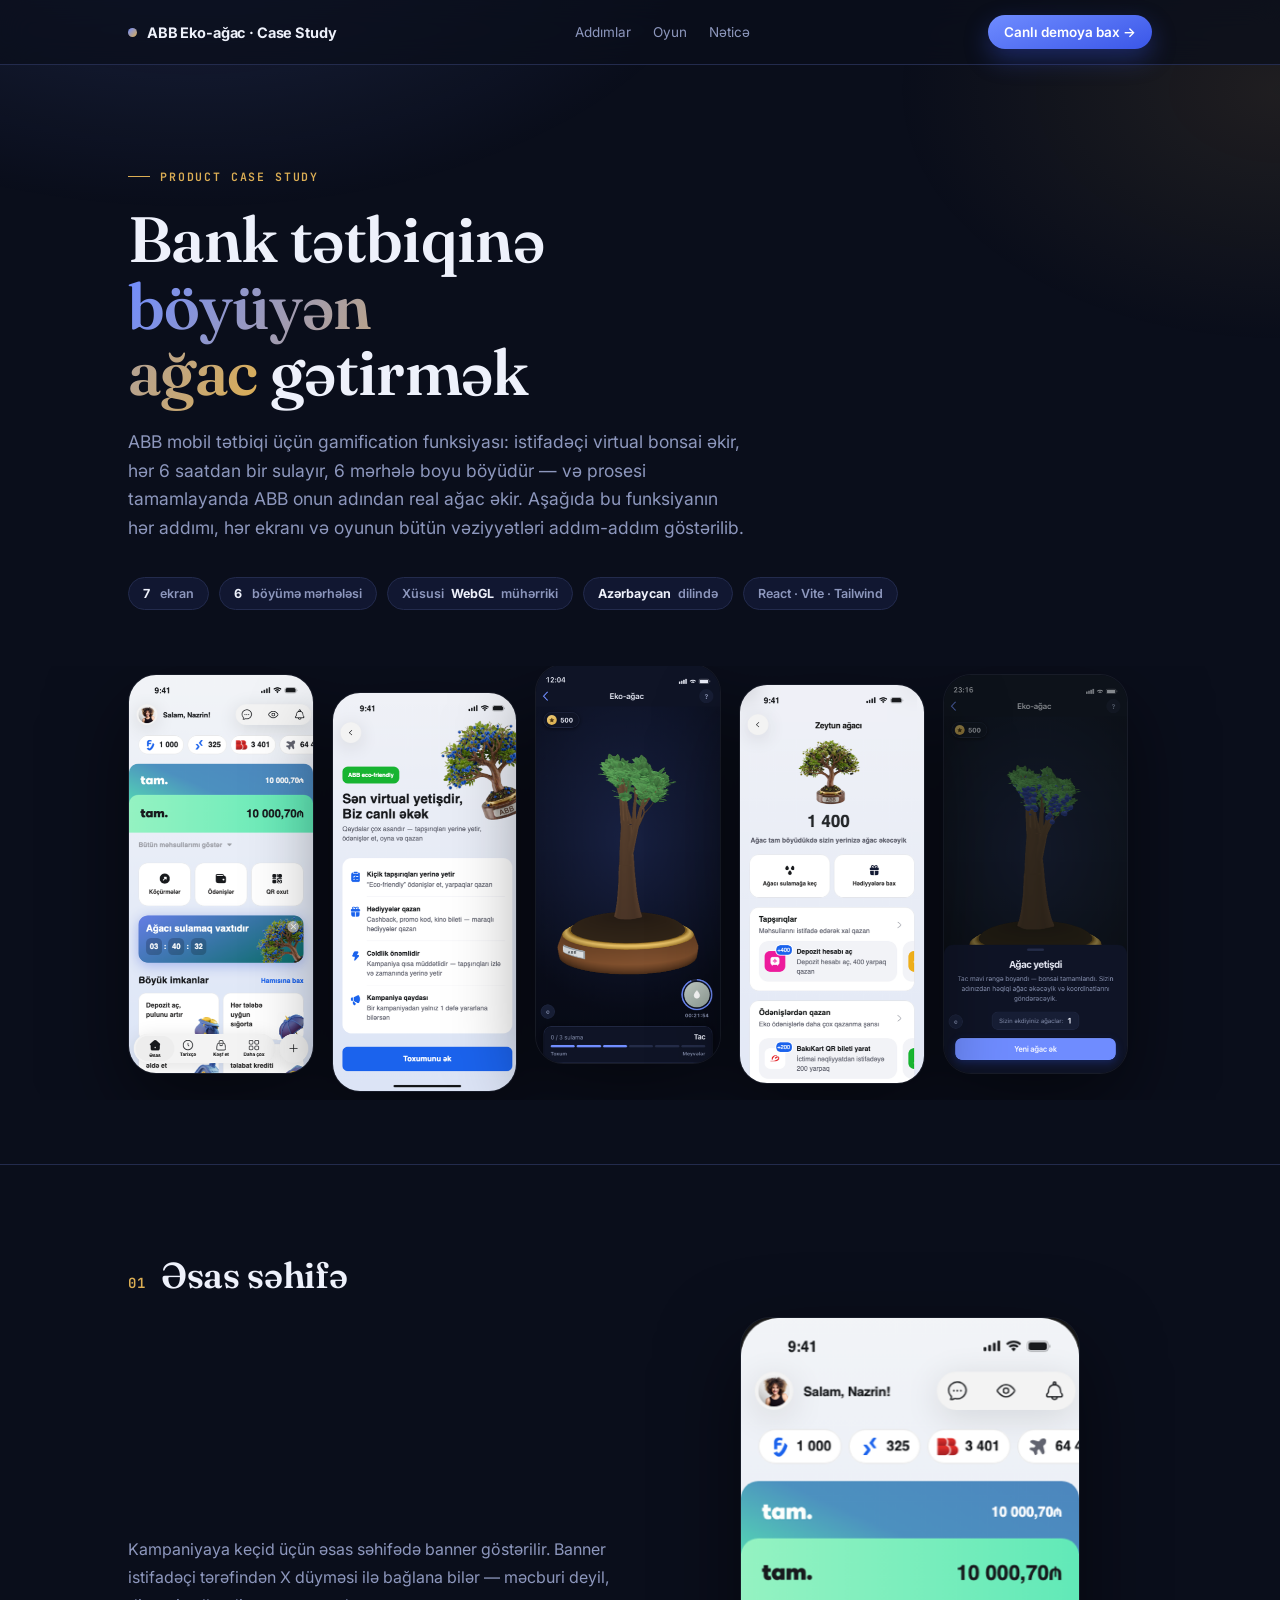
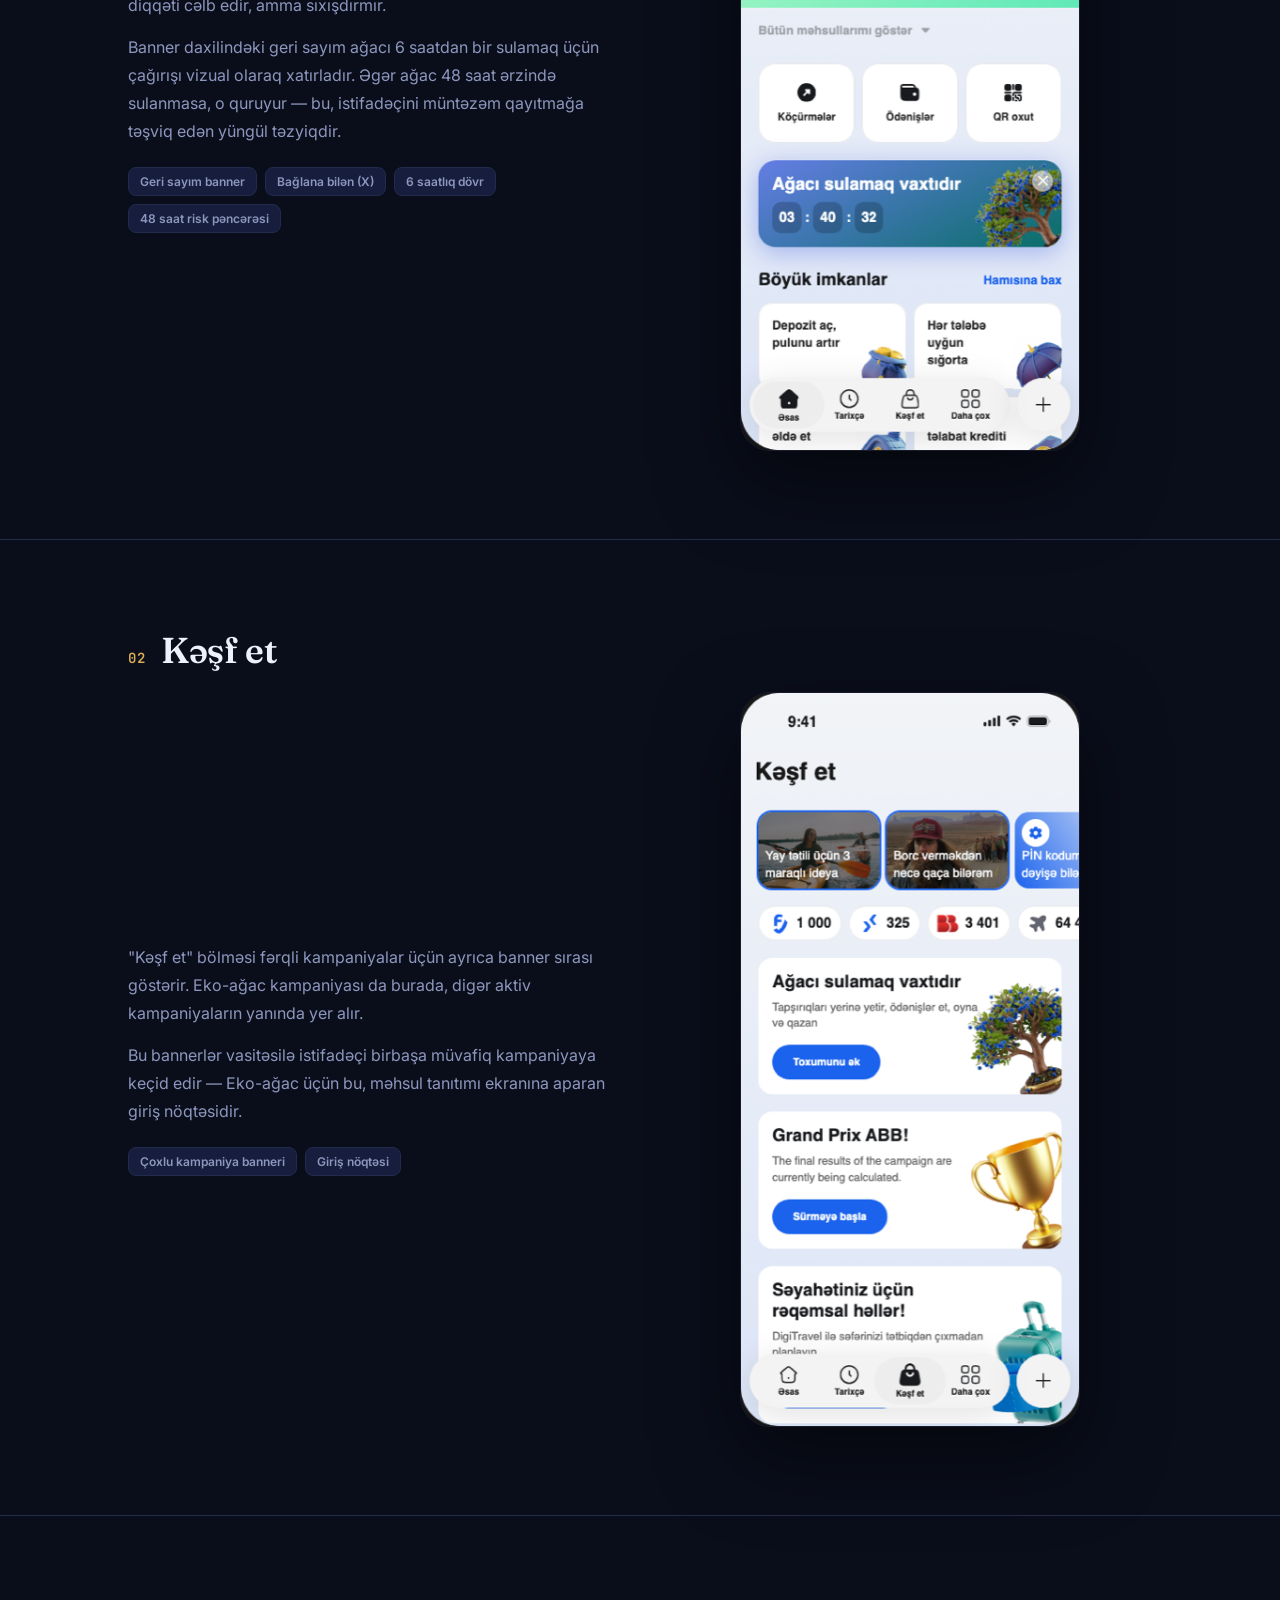
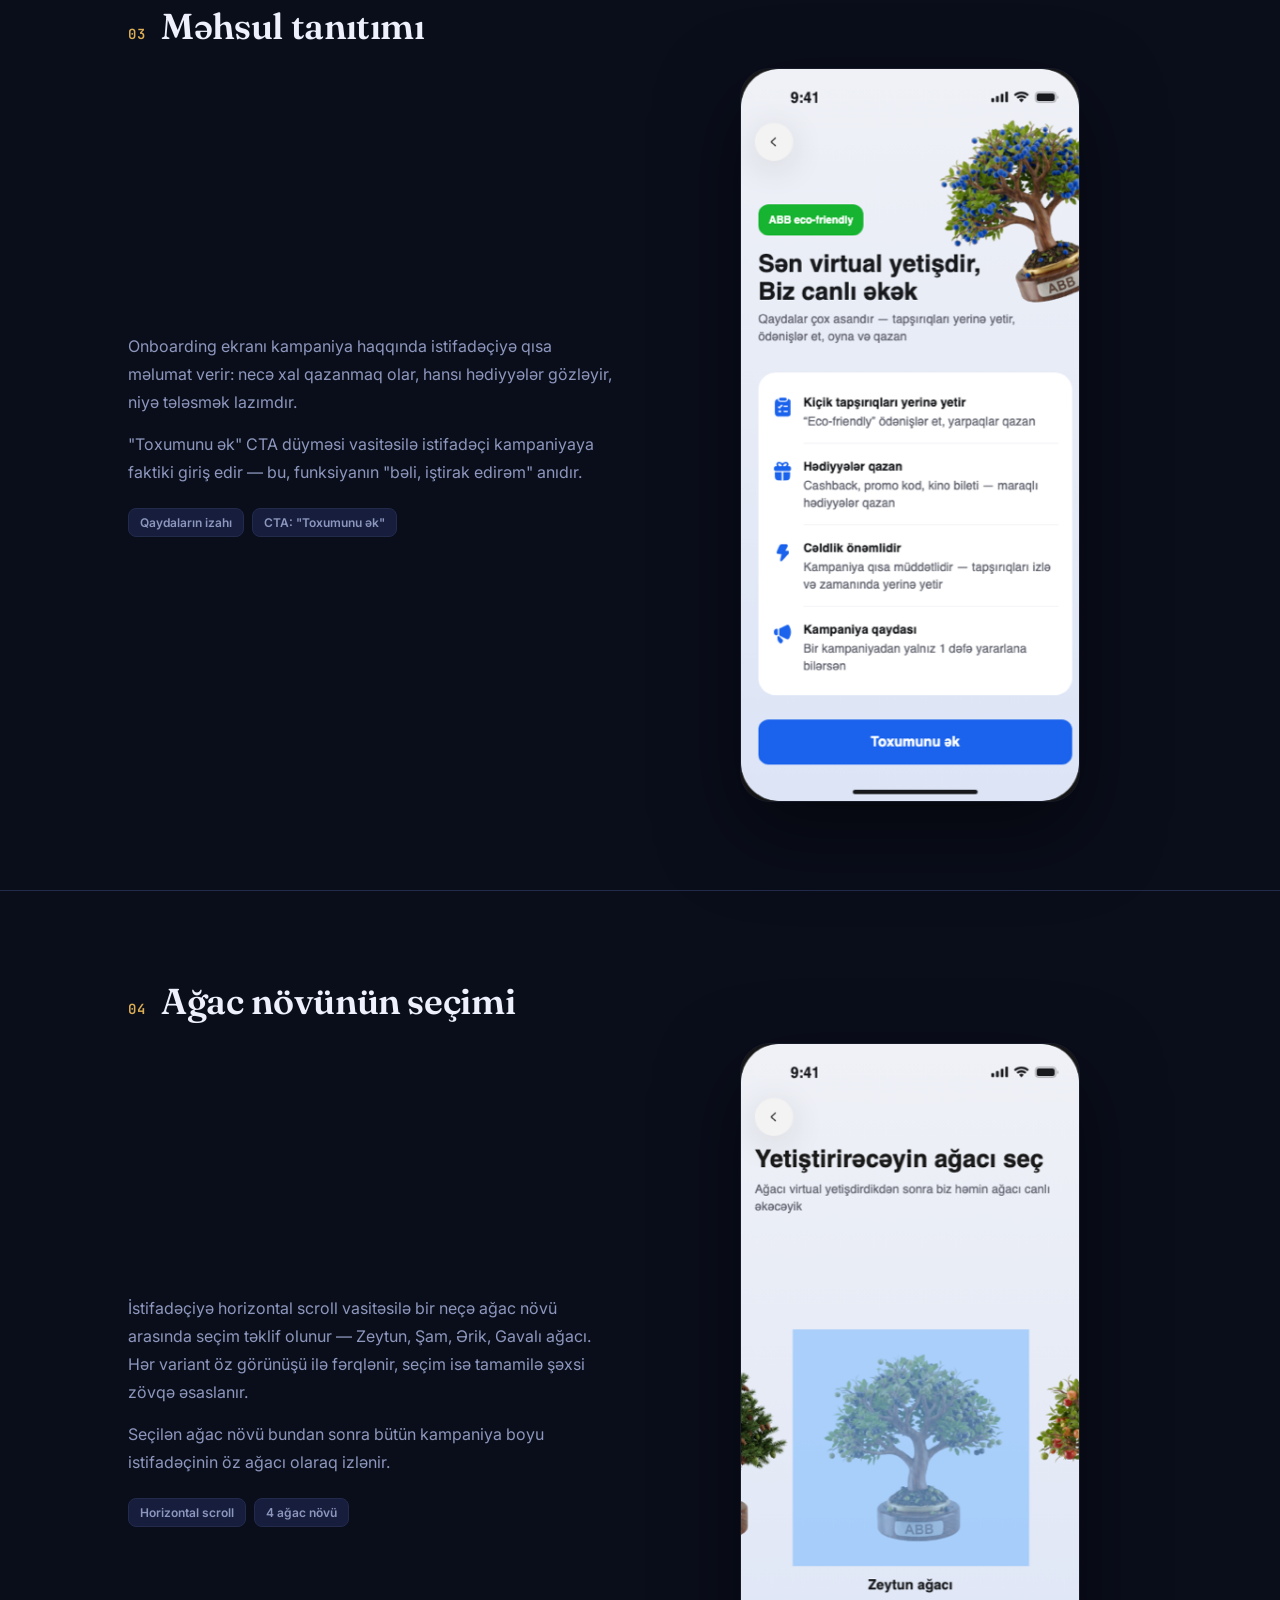
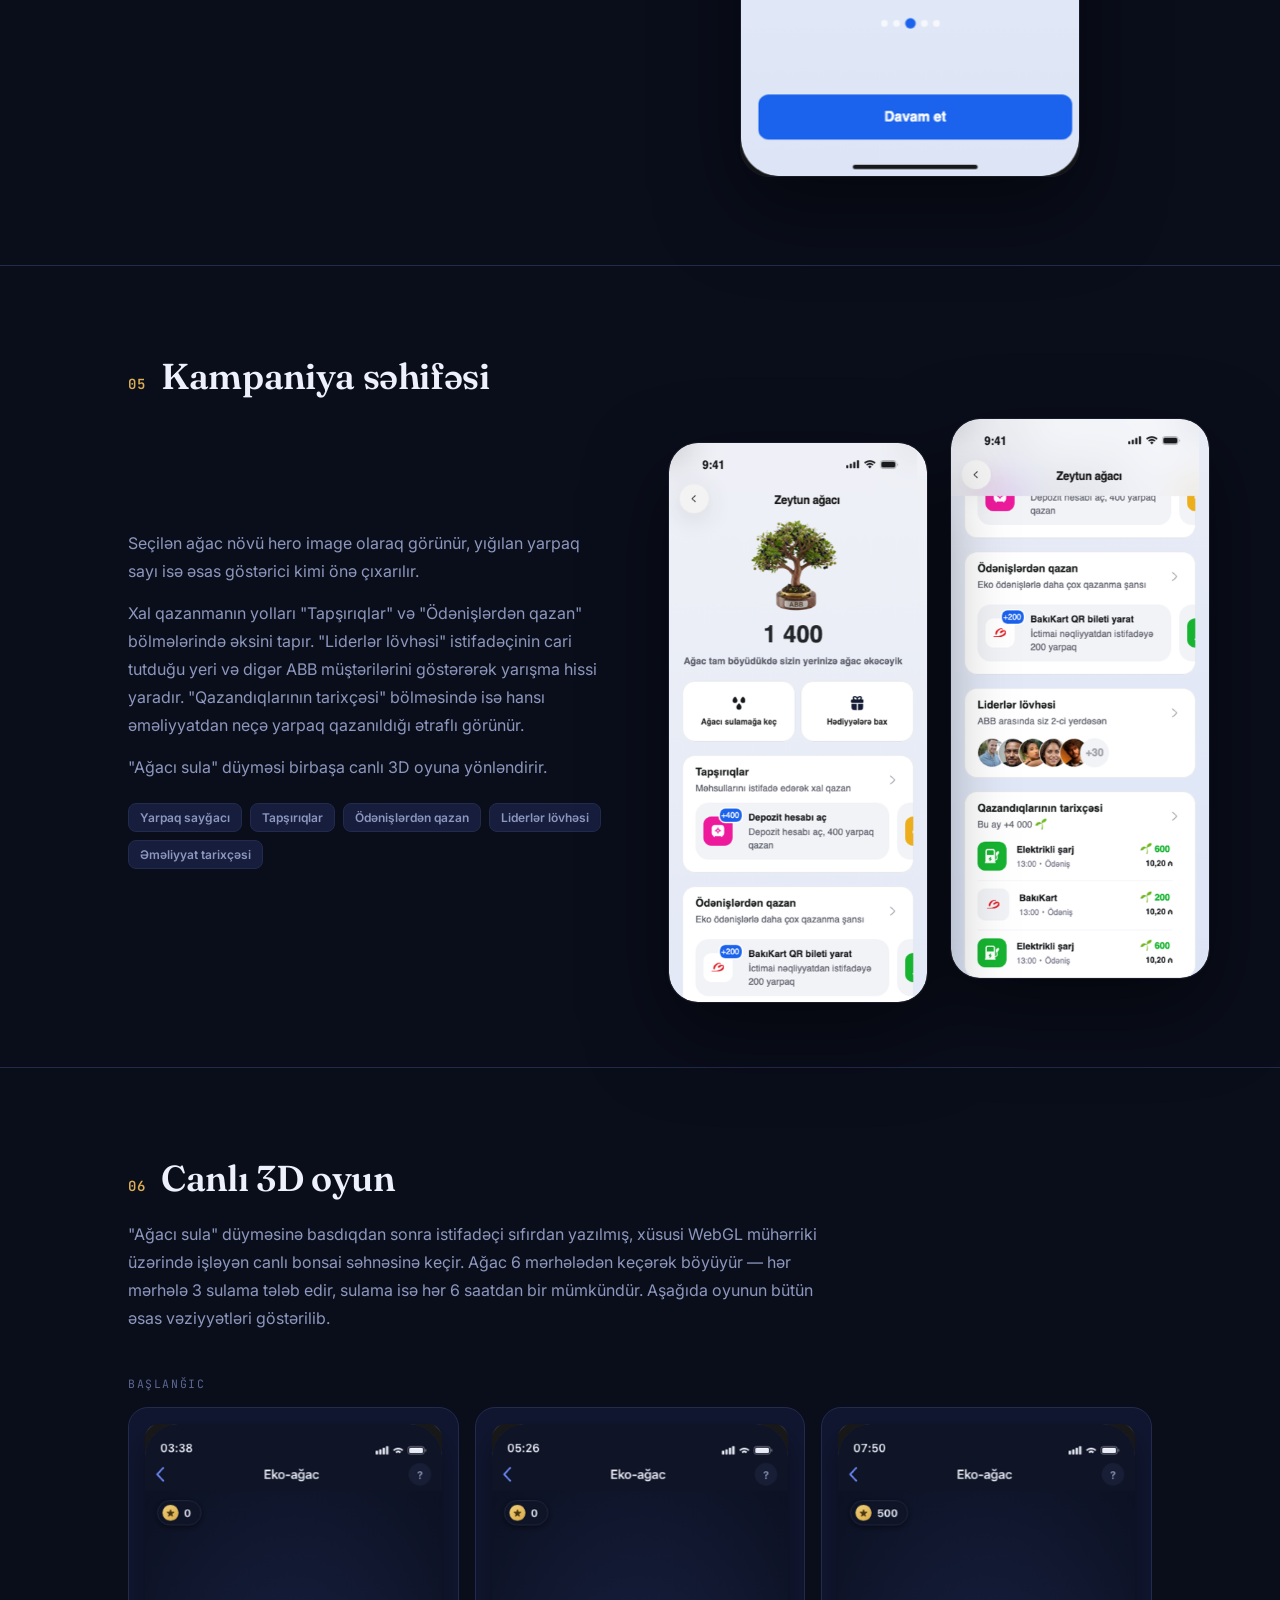
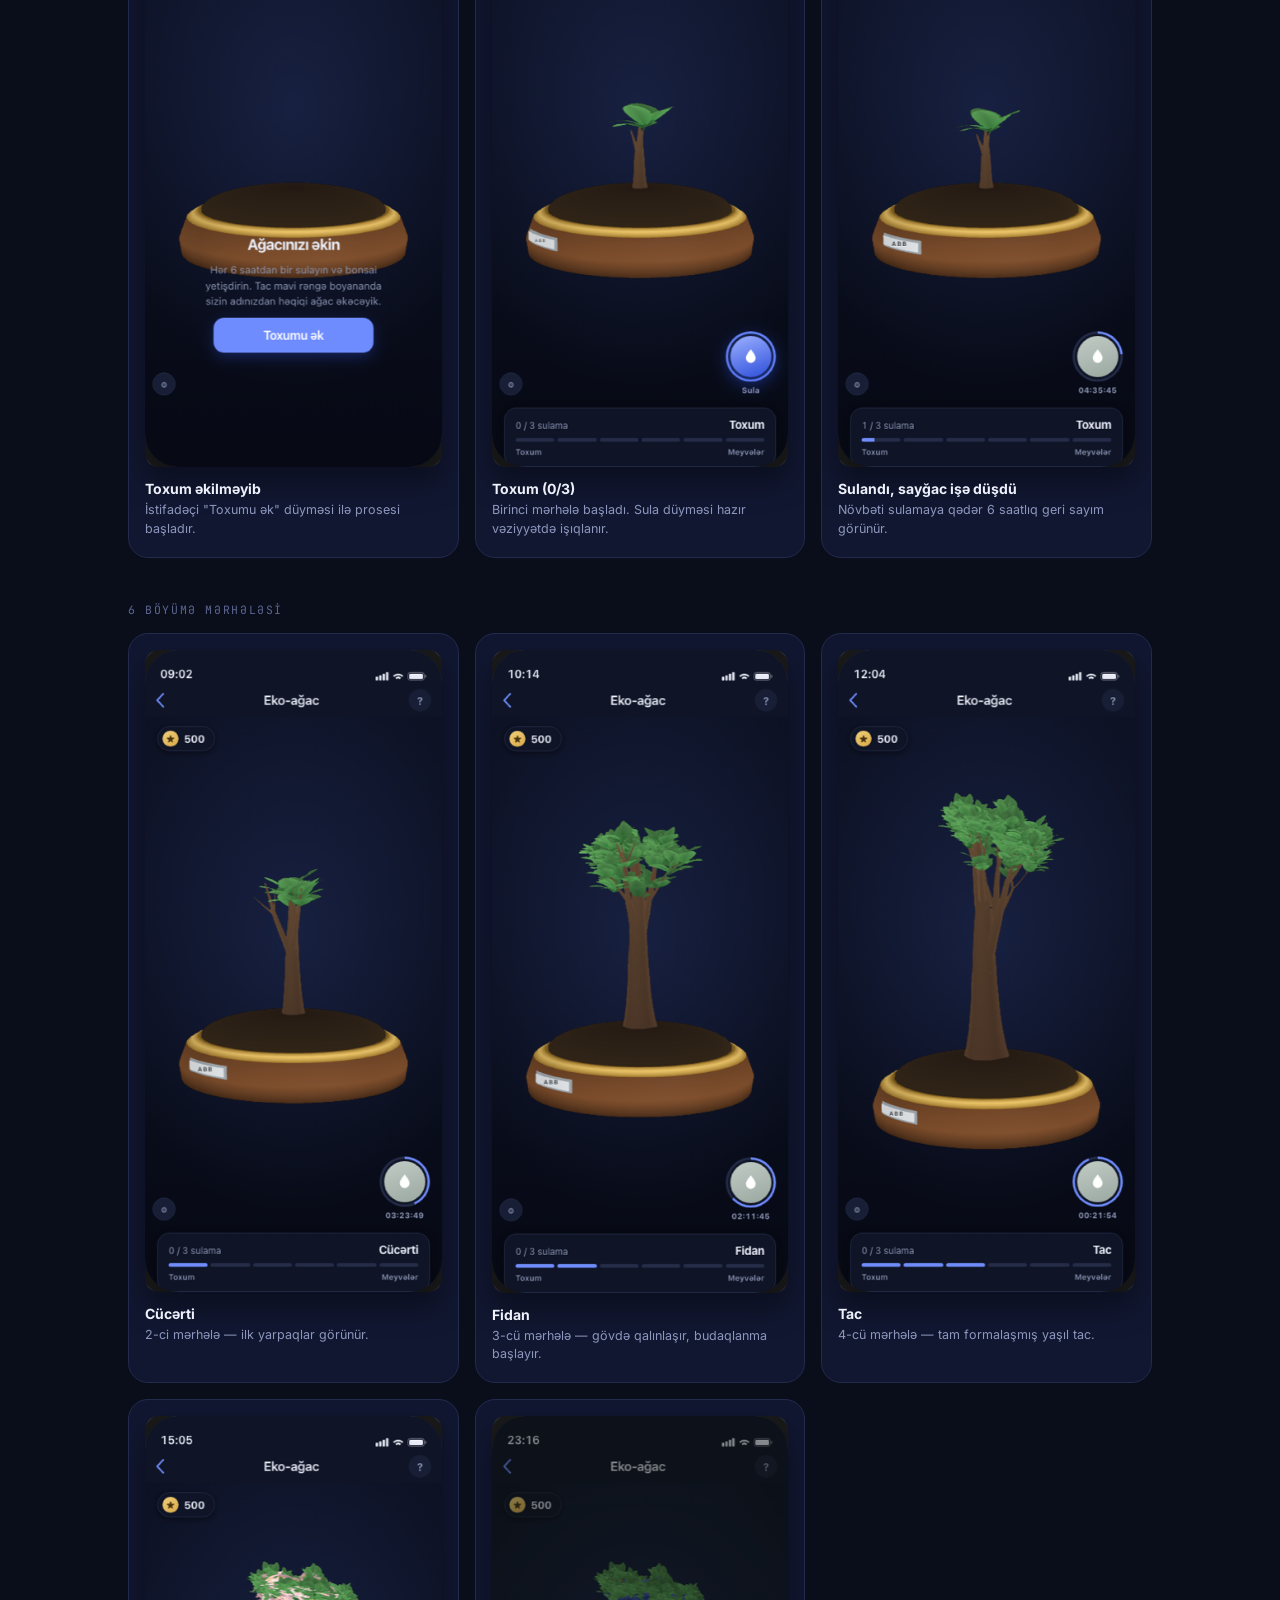
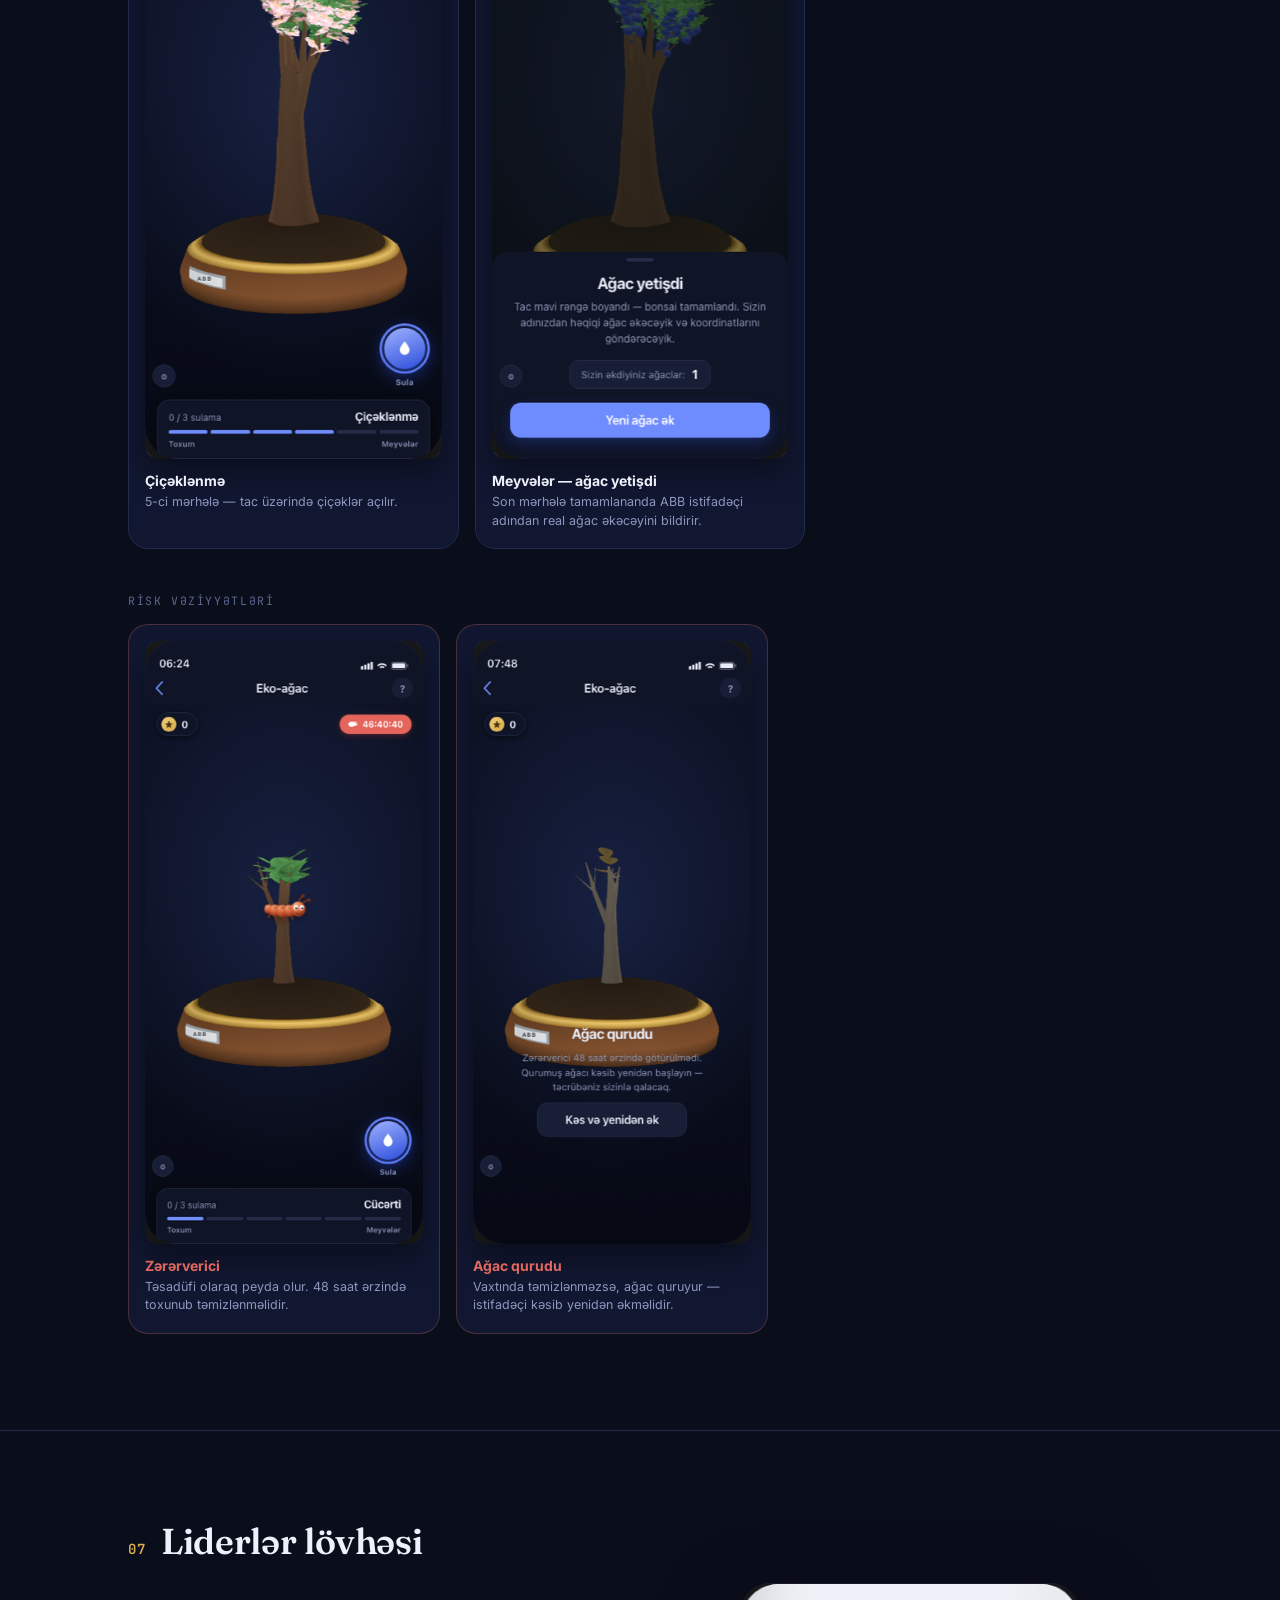
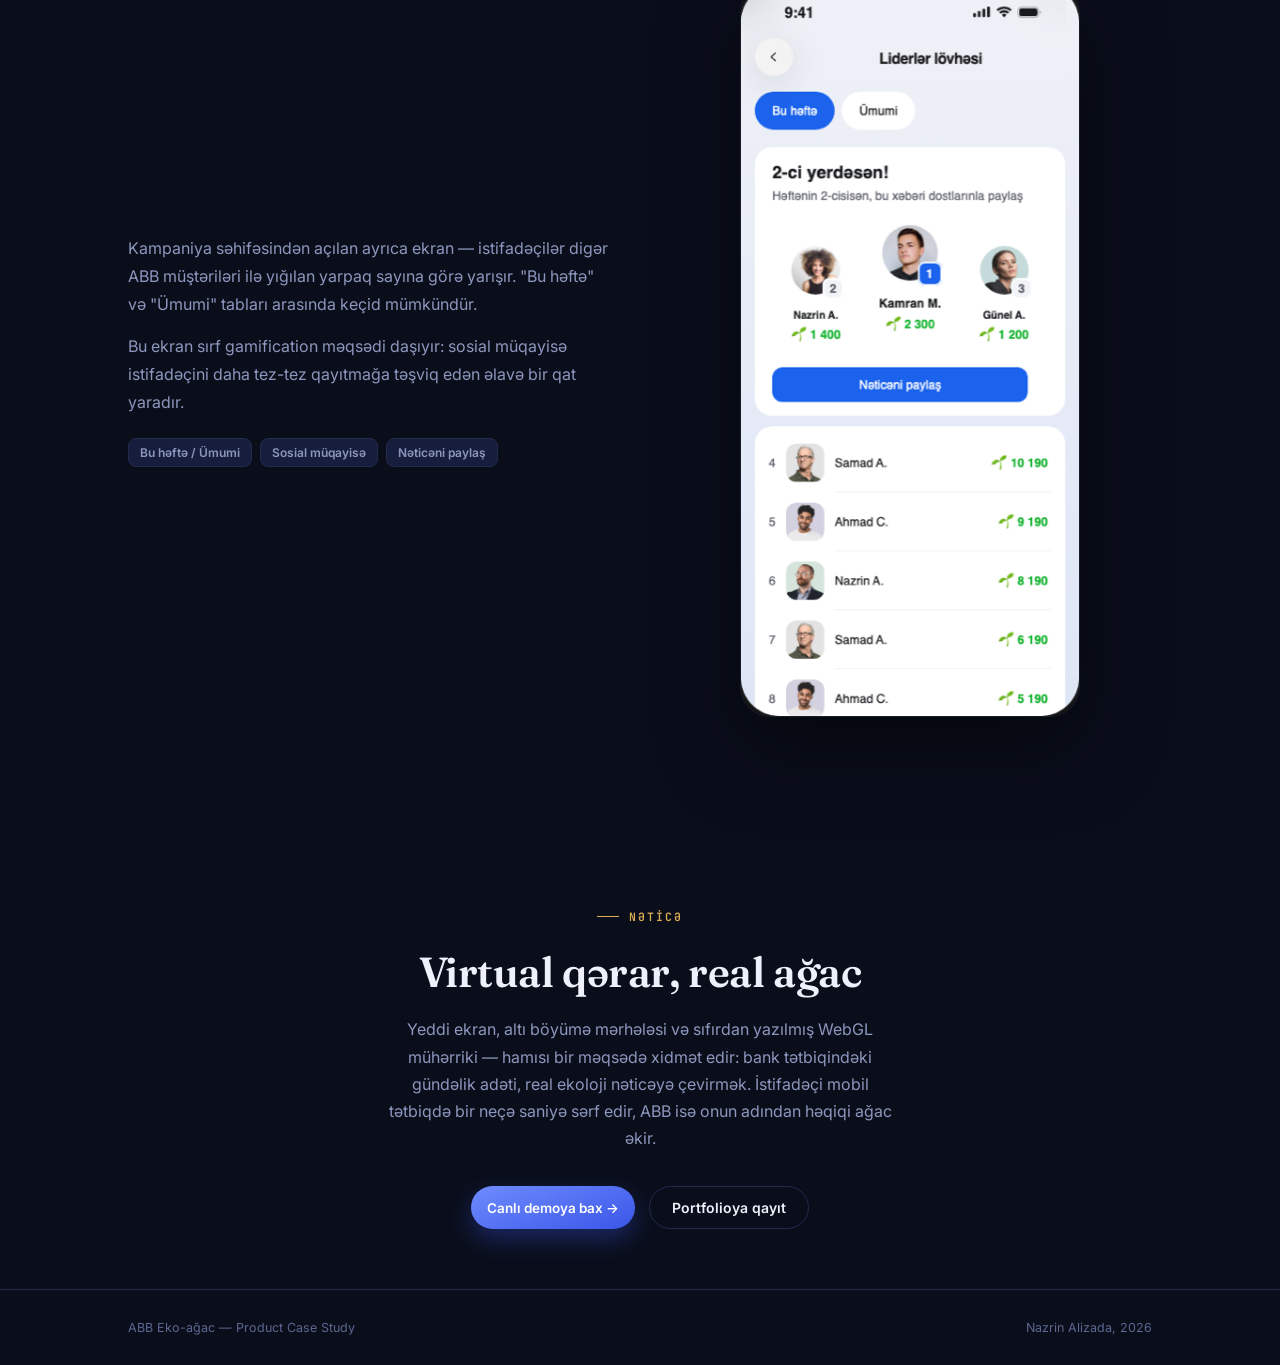
==== commit fa63ac49: "Align hero screenshot strip with text column on /abb-test" ====
--- a/abb-test/index.html
+++ b/abb-test/index.html
@@ -80,6 +80,8 @@
 
   .hero-strip{
     margin-top:56px; display:flex; gap:18px; overflow-x:auto; padding:8px 0 26px;
+    padding-left:max(28px, calc((100vw - 1080px) / 2 + 28px));
+    padding-right:max(28px, calc((100vw - 1080px) / 2 + 28px));
     -webkit-mask-image:linear-gradient(90deg,transparent,#000 3%,#000 92%,transparent);
     mask-image:linear-gradient(90deg,transparent,#000 3%,#000 92%,transparent);
   }
